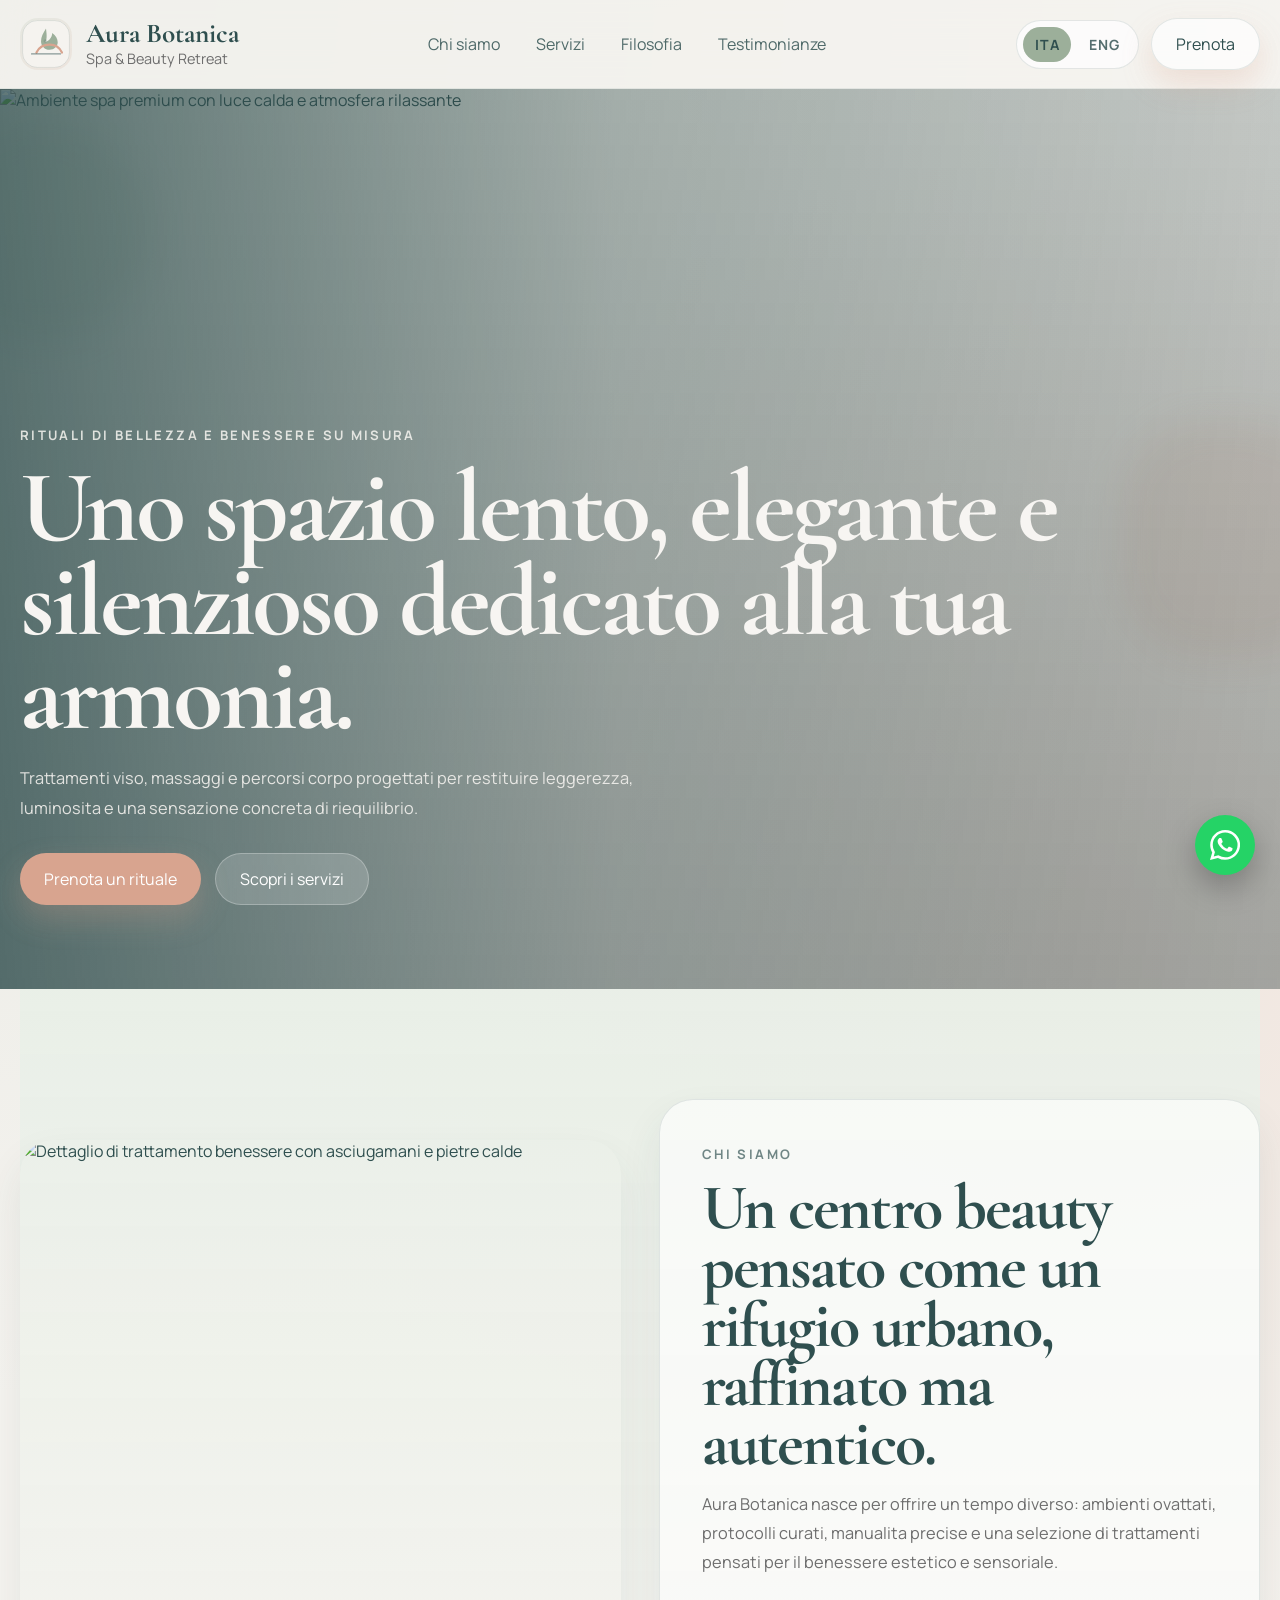
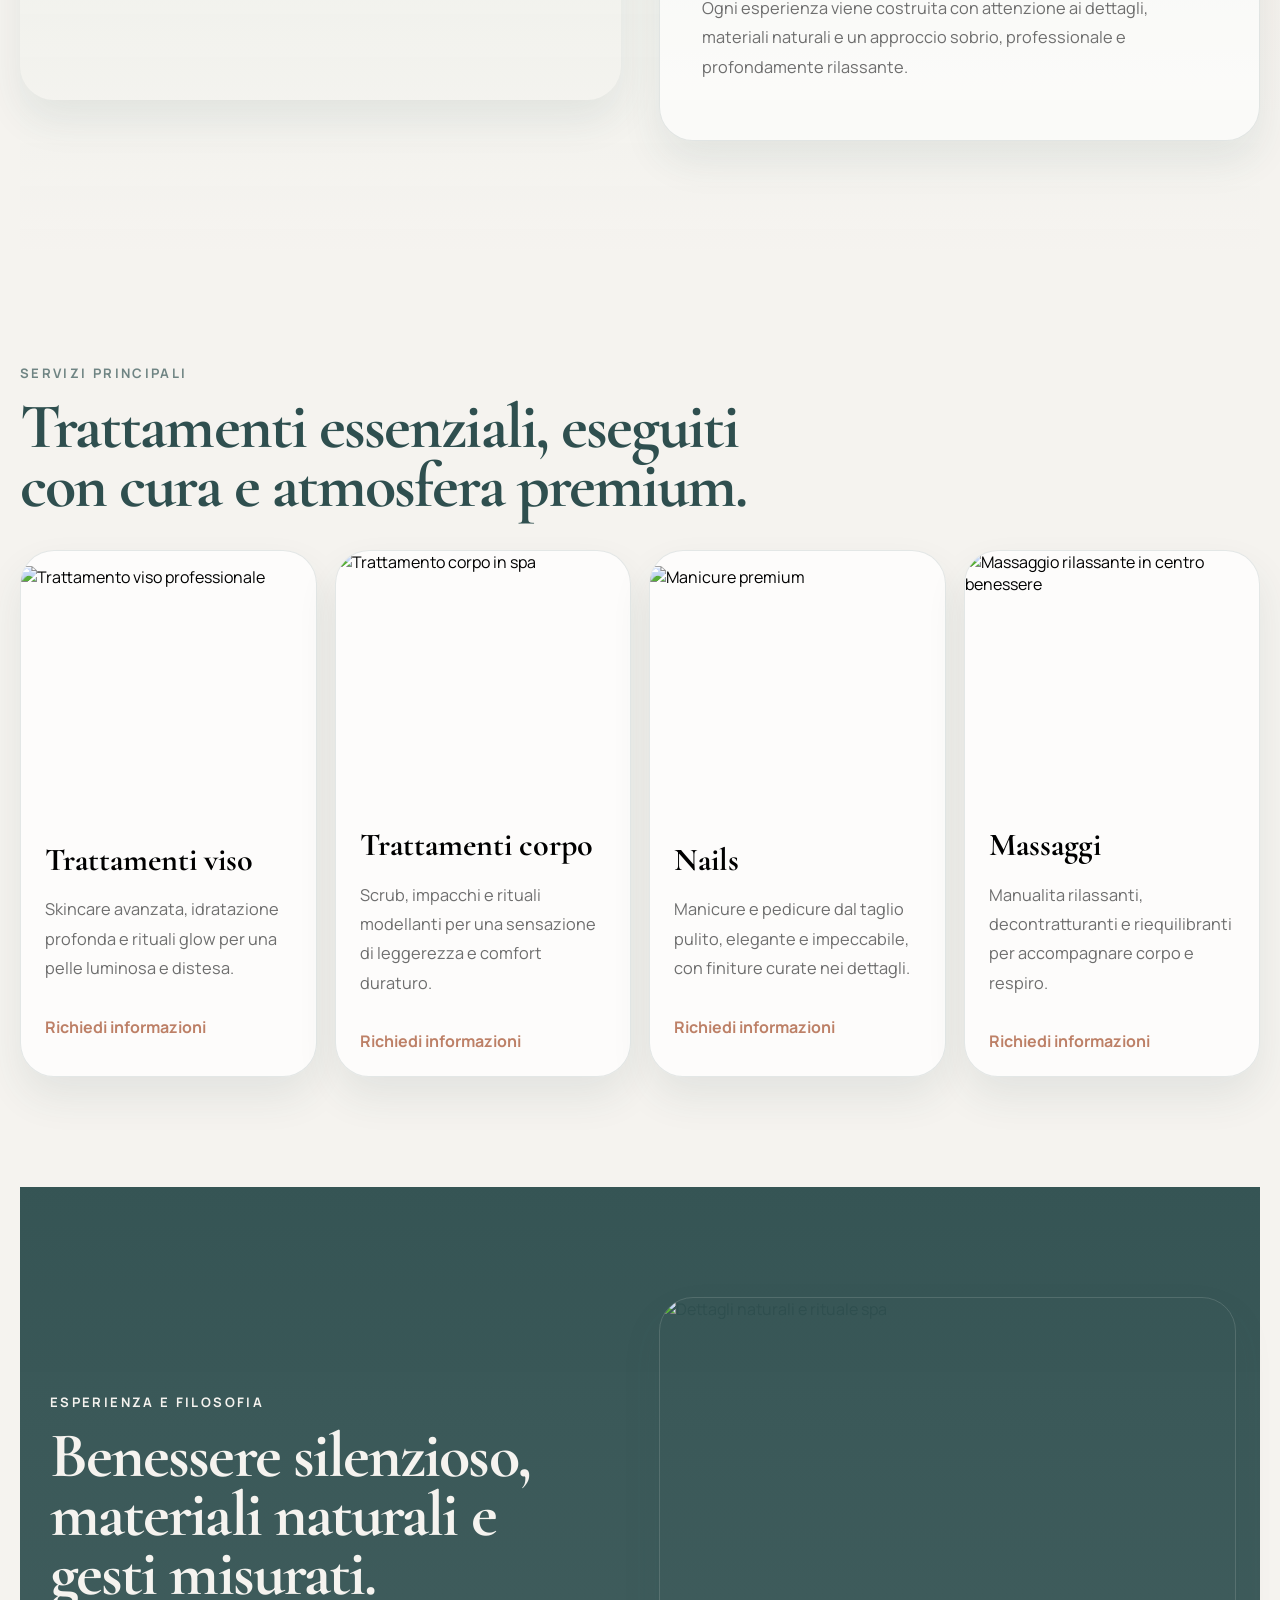
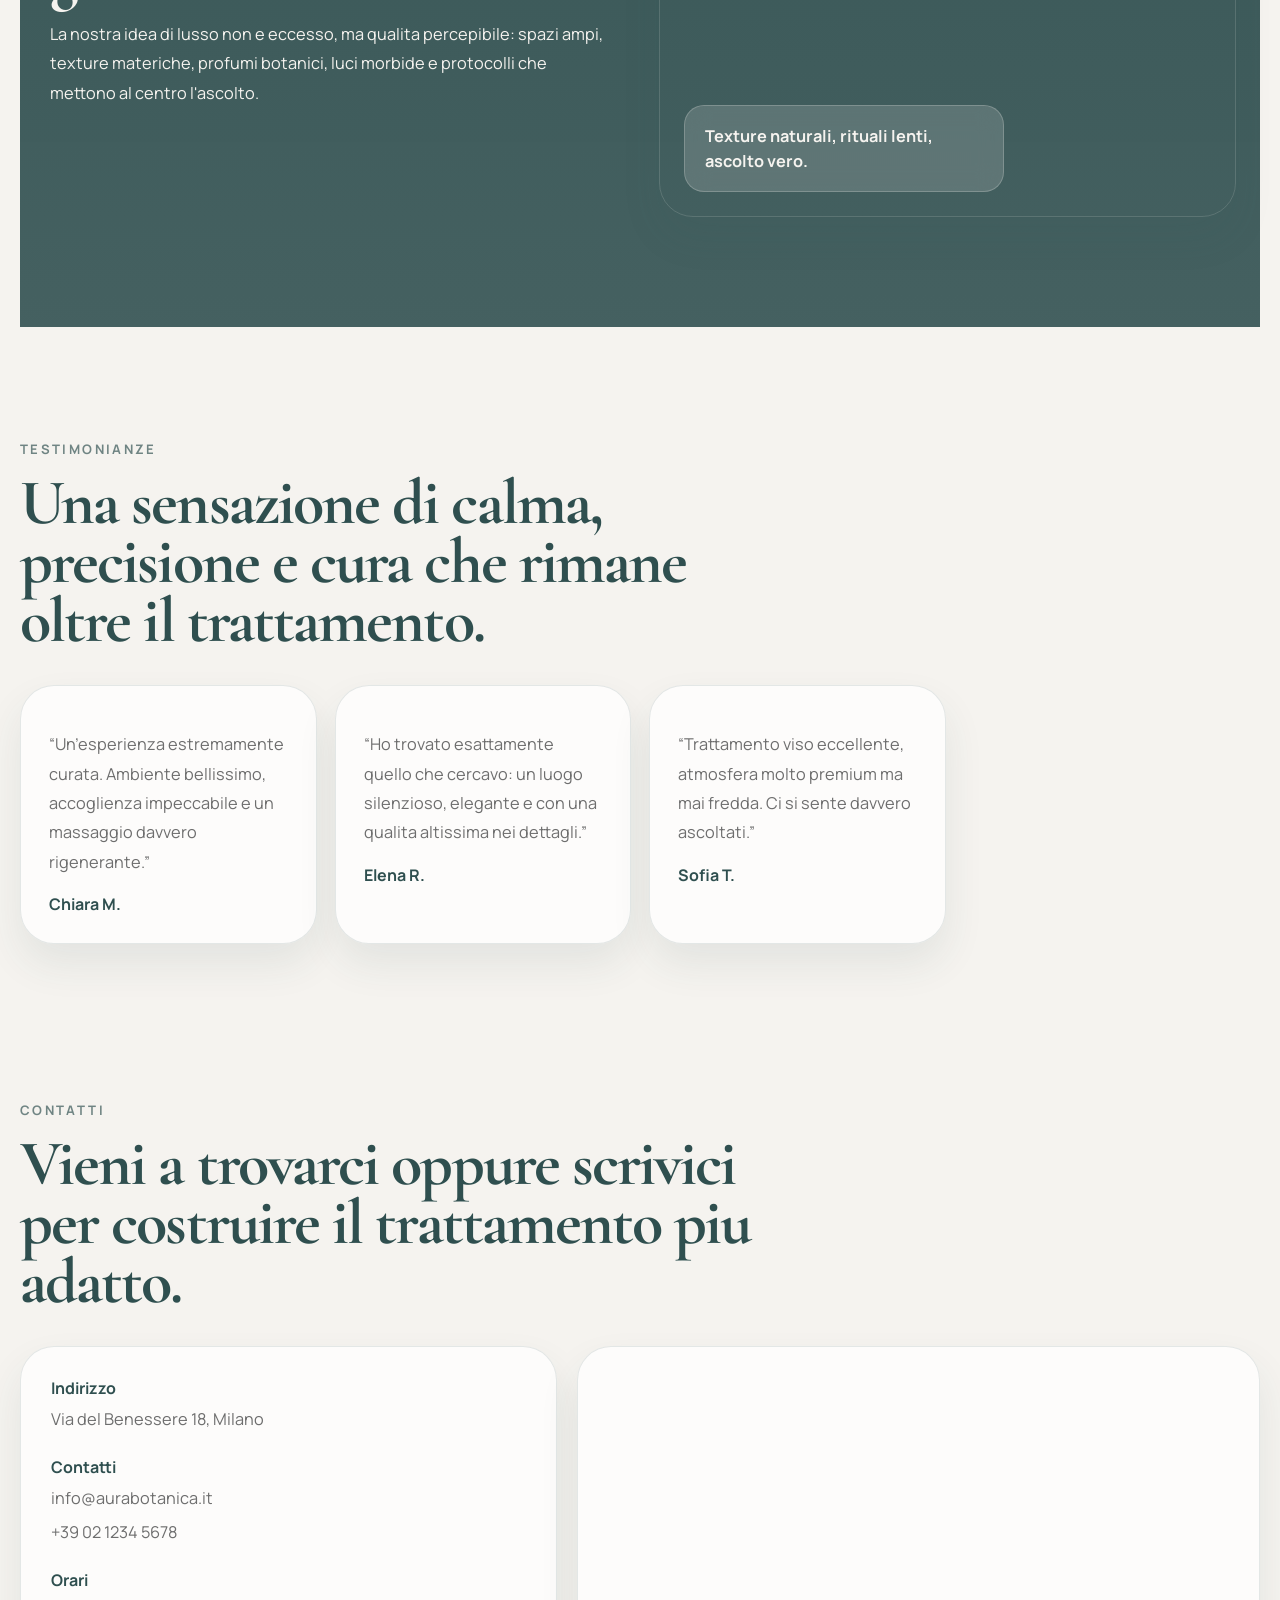
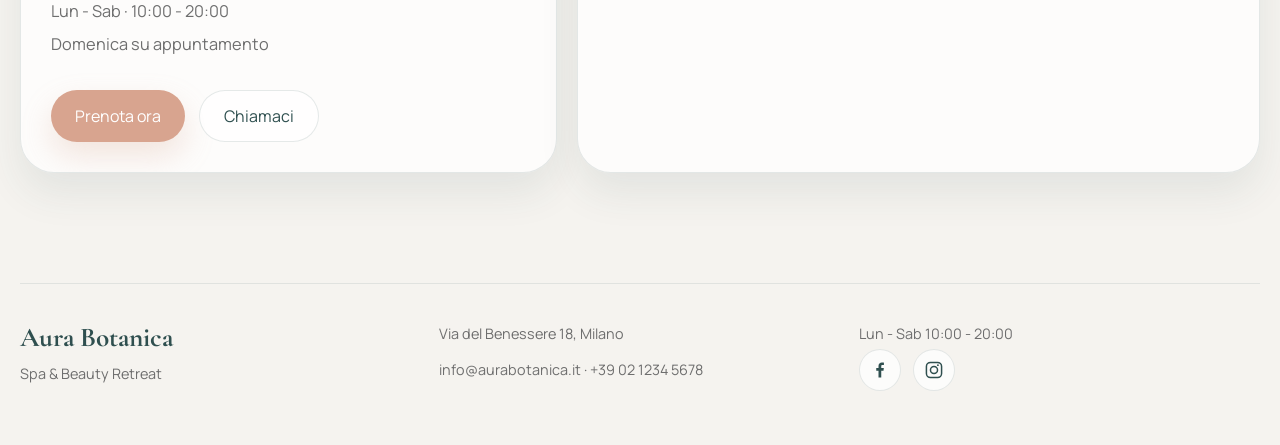
==== index.html @ 3f037875 "Initial publish: centro-spa-premium" ====
<!doctype html>
<html lang="it">
  <head>
    <meta charset="UTF-8" />
    <meta name="viewport" content="width=device-width, initial-scale=1.0" />
    <title>Aura Botanica | Spa & Beauty Retreat</title>
    <meta
      name="description"
      content="Aura Botanica e un centro beauty e spa premium con trattamenti viso, corpo, massaggi e percorsi benessere in un ambiente raffinato e rilassante."
    />
    <link rel="preconnect" href="https://fonts.googleapis.com" />
    <link rel="preconnect" href="https://fonts.gstatic.com" crossorigin />
    <link
      href="https://fonts.googleapis.com/css2?family=Cormorant+Garamond:wght@500;600;700&family=Manrope:wght@400;500;600;700&display=swap"
      rel="stylesheet"
    />
    <link rel="stylesheet" href="styles.css" />
  </head>
  <body>
    <div class="page-glow glow-left"></div>
    <div class="page-glow glow-right"></div>

    <header class="site-header">
      <div class="header-shell">
        <a class="brand" href="#top" aria-label="Aura Botanica home">
          <span class="brand-mark">
            <img src="logo-aura-botanica.svg" alt="Logo Aura Botanica" />
          </span>
          <span class="brand-copy">
            <strong>Aura Botanica</strong>
            <span>Spa & Beauty Retreat</span>
          </span>
        </a>

        <nav class="desktop-nav" aria-label="Menu principale">
          <a href="#about">Chi siamo</a>
          <a href="#services">Servizi</a>
          <a href="#philosophy">Filosofia</a>
          <a href="#reviews">Testimonianze</a>
        </nav>

        <div class="header-actions">
          <div class="lang-switch" aria-label="Selettore lingua">
            <a class="is-active" href="index.html">ITA</a>
            <a href="index-en.html">ENG</a>
          </div>
          <button class="btn btn-primary header-book" type="button" data-open-modal="true">Prenota</button>
          <button class="menu-toggle" type="button" aria-expanded="false" aria-controls="mobileNav" aria-label="Apri menu">
            <span></span><span></span><span></span>
          </button>
        </div>
      </div>

      <nav class="mobile-nav" id="mobileNav" aria-label="Menu mobile">
        <a href="#about">Chi siamo</a>
        <a href="#services">Servizi</a>
        <a href="#philosophy">Filosofia</a>
        <a href="#reviews">Testimonianze</a>
        <button class="btn btn-primary mobile-book" type="button" data-open-modal="true">Prenota</button>
      </nav>
    </header>

    <main>
      <section class="hero" id="top">
        <div class="hero-image-wrap">
          <img
            class="hero-image"
            src="https://images.unsplash.com/photo-1515377905703-c4788e51af15?auto=format&fit=crop&w=1800&q=80"
            alt="Ambiente spa premium con luce calda e atmosfera rilassante"
          />
          <div class="hero-overlay"></div>
        </div>

        <div class="hero-content reveal">
          <span class="eyebrow">Rituali di bellezza e benessere su misura</span>
          <h1>Uno spazio lento, elegante e silenzioso dedicato alla tua armonia.</h1>
          <p>
            Trattamenti viso, massaggi e percorsi corpo progettati per restituire leggerezza,
            luminosita e una sensazione concreta di riequilibrio.
          </p>
          <div class="hero-actions-row">
            <button class="btn btn-primary" type="button" data-open-modal="true">Prenota un rituale</button>
            <a class="btn btn-secondary" href="#services">Scopri i servizi</a>
          </div>
        </div>

      </section>

      <section class="section section-soft about-grid" id="about">
        <div class="about-visual reveal">
          <img
            src="https://images.unsplash.com/photo-1507652313519-d4e9174996dd?auto=format&fit=crop&w=1200&q=80"
            alt="Dettaglio di trattamento benessere con asciugamani e pietre calde"
          />
        </div>
        <div class="about-copy reveal delay-1">
          <span class="eyebrow">Chi siamo</span>
          <h2>Un centro beauty pensato come un rifugio urbano, raffinato ma autentico.</h2>
          <p>
            Aura Botanica nasce per offrire un tempo diverso: ambienti ovattati, protocolli curati,
            manualita precise e una selezione di trattamenti pensati per il benessere estetico e sensoriale.
          </p>
          <p>
            Ogni esperienza viene costruita con attenzione ai dettagli, materiali naturali e un approccio sobrio,
            professionale e profondamente rilassante.
          </p>
        </div>
      </section>

      <section class="section services-section" id="services">
        <div class="section-heading reveal">
          <span class="eyebrow">Servizi principali</span>
          <h2>Trattamenti essenziali, eseguiti con cura e atmosfera premium.</h2>
        </div>

        <div class="services-grid">
          <button class="service-card reveal" type="button" data-open-modal="true" data-treatment="Trattamenti viso">
            <div class="service-media">
              <img
                src="https://images.unsplash.com/photo-1570172619644-dfd03ed5d881?auto=format&fit=crop&w=900&q=80"
                alt="Trattamento viso professionale"
              />
            </div>
            <div class="service-copy">
              <h3>Trattamenti viso</h3>
              <p>Skincare avanzata, idratazione profonda e rituali glow per una pelle luminosa e distesa.</p>
              <span class="service-link">Richiedi informazioni</span>
            </div>
          </button>

          <button class="service-card reveal delay-1" type="button" data-open-modal="true" data-treatment="Trattamenti corpo">
            <div class="service-media">
              <img
                src="https://images.unsplash.com/photo-1544161515-4ab6ce6db874?auto=format&fit=crop&w=900&q=80"
                alt="Trattamento corpo in spa"
              />
            </div>
            <div class="service-copy">
              <h3>Trattamenti corpo</h3>
              <p>Scrub, impacchi e rituali modellanti per una sensazione di leggerezza e comfort duraturo.</p>
              <span class="service-link">Richiedi informazioni</span>
            </div>
          </button>

          <button class="service-card reveal delay-2" type="button" data-open-modal="true" data-treatment="Nails">
            <div class="service-media">
              <img
                src="https://images.unsplash.com/photo-1604654894610-df63bc536371?auto=format&fit=crop&w=900&q=80"
                alt="Manicure premium"
              />
            </div>
            <div class="service-copy">
              <h3>Nails</h3>
              <p>Manicure e pedicure dal taglio pulito, elegante e impeccabile, con finiture curate nei dettagli.</p>
              <span class="service-link">Richiedi informazioni</span>
            </div>
          </button>

          <button class="service-card reveal delay-3" type="button" data-open-modal="true" data-treatment="Massaggi">
            <div class="service-media">
              <img
                src="https://images.unsplash.com/photo-1519823551278-64ac92734fb1?auto=format&fit=crop&w=900&q=80"
                alt="Massaggio rilassante in centro benessere"
              />
            </div>
            <div class="service-copy">
              <h3>Massaggi</h3>
              <p>Manualita rilassanti, decontratturanti e riequilibranti per accompagnare corpo e respiro.</p>
              <span class="service-link">Richiedi informazioni</span>
            </div>
          </button>
        </div>
      </section>

      <section class="section section-dark philosophy-grid" id="philosophy">
        <div class="philosophy-copy reveal">
          <span class="eyebrow">Esperienza e filosofia</span>
          <h2>Benessere silenzioso, materiali naturali e gesti misurati.</h2>
          <p>
            La nostra idea di lusso non e eccesso, ma qualita percepibile: spazi ampi, texture materiche,
            profumi botanici, luci morbide e protocolli che mettono al centro l'ascolto.
          </p>
        </div>

        <div class="philosophy-visual reveal delay-1">
          <img class="philosophy-slide is-active" src="https://images.unsplash.com/photo-1507652313519-d4e9174996dd?auto=format&fit=crop&w=1200&q=80" alt="Dettagli naturali e rituale spa" />
          <img class="philosophy-slide" src="https://images.unsplash.com/photo-1540555700478-4be289fbecef?auto=format&fit=crop&w=1200&q=80" alt="Interno wellness con piscina e luce soffusa" />
          <img class="philosophy-slide" src="https://images.unsplash.com/photo-1519823551278-64ac92734fb1?auto=format&fit=crop&w=1200&q=80" alt="Massaggio rilassante premium" />
          <div class="philosophy-badge">
            <strong>Texture naturali, rituali lenti, ascolto vero.</strong>
          </div>
        </div>
      </section>

      <section class="section testimonials-section" id="reviews">
        <div class="section-heading reveal">
          <span class="eyebrow">Testimonianze</span>
          <h2>Una sensazione di calma, precisione e cura che rimane oltre il trattamento.</h2>
        </div>

        <div class="testimonials-grid">
          <article class="testimonial-card reveal">
            <p>
              “Un’esperienza estremamente curata. Ambiente bellissimo, accoglienza impeccabile e un massaggio davvero rigenerante.”
            </p>
            <strong>Chiara M.</strong>
          </article>
          <article class="testimonial-card reveal delay-1">
            <p>
              “Ho trovato esattamente quello che cercavo: un luogo silenzioso, elegante e con una qualita altissima nei dettagli.”
            </p>
            <strong>Elena R.</strong>
          </article>
          <article class="testimonial-card reveal delay-2">
            <p>
              “Trattamento viso eccellente, atmosfera molto premium ma mai fredda. Ci si sente davvero ascoltati.”
            </p>
            <strong>Sofia T.</strong>
          </article>
        </div>
      </section>

      <section class="section contact-section" id="booking">
        <div class="section-heading reveal">
          <span class="eyebrow">Contatti</span>
          <h2>Vieni a trovarci oppure scrivici per costruire il trattamento piu adatto.</h2>
        </div>
        <div class="contact-grid">
          <div class="contact-card reveal">
            <div class="contact-item">
              <strong>Indirizzo</strong>
              <p>Via del Benessere 18, Milano</p>
            </div>
            <div class="contact-item">
              <strong>Contatti</strong>
              <p>info@aurabotanica.it</p>
              <p>+39 02 1234 5678</p>
            </div>
            <div class="contact-item">
              <strong>Orari</strong>
              <p>Lun - Sab · 10:00 - 20:00</p>
              <p>Domenica su appuntamento</p>
            </div>
            <div class="booking-actions">
              <button class="btn btn-primary" type="button" data-open-modal="true">Prenota ora</button>
              <a class="btn btn-secondary" href="tel:+390212345678">Chiamaci</a>
            </div>
          </div>
          <div class="map-card reveal delay-1">
            <iframe
              title="Mappa Aura Botanica"
              src="https://www.google.com/maps?q=Milano%20Duomo&z=13&output=embed"
              loading="lazy"
              referrerpolicy="no-referrer-when-downgrade"
            ></iframe>
          </div>
        </div>
      </section>
    </main>

    <footer class="site-footer">
      <div>
        <strong>Aura Botanica</strong>
        <span>Spa & Beauty Retreat</span>
      </div>
      <div>
        <span>Via del Benessere 18, Milano</span>
        <span>info@aurabotanica.it · +39 02 1234 5678</span>
      </div>
      <div>
        <span>Lun - Sab 10:00 - 20:00</span>
        <div class="social-links" aria-label="Social Aura Botanica">
          <a href="https://facebook.com/aurabotanicaspa" target="_blank" rel="noopener noreferrer" aria-label="Facebook Aura Botanica">
            <svg viewBox="0 0 24 24" aria-hidden="true">
              <path d="M13.5 21v-8.1h2.7l.4-3.2h-3.1V7.65c0-.93.26-1.56 1.59-1.56H16.7V3.23c-.29-.04-1.28-.13-2.43-.13-2.41 0-4.06 1.47-4.06 4.17v2.34H7.5v3.2h2.71V21h3.29Z"/>
            </svg>
          </a>
          <a href="https://instagram.com/aurabotanicaspa" target="_blank" rel="noopener noreferrer" aria-label="Instagram Aura Botanica">
            <svg viewBox="0 0 24 24" aria-hidden="true">
              <path d="M7.75 2h8.5A5.76 5.76 0 0 1 22 7.75v8.5A5.76 5.76 0 0 1 16.25 22h-8.5A5.76 5.76 0 0 1 2 16.25v-8.5A5.76 5.76 0 0 1 7.75 2Zm0 1.8A3.95 3.95 0 0 0 3.8 7.75v8.5a3.95 3.95 0 0 0 3.95 3.95h8.5a3.95 3.95 0 0 0 3.95-3.95v-8.5a3.95 3.95 0 0 0-3.95-3.95h-8.5Zm8.95 1.35a1.08 1.08 0 1 1 0 2.16 1.08 1.08 0 0 1 0-2.16ZM12 6.85A5.15 5.15 0 1 1 6.85 12 5.15 5.15 0 0 1 12 6.85Zm0 1.8A3.35 3.35 0 1 0 15.35 12 3.35 3.35 0 0 0 12 8.65Z"/>
            </svg>
          </a>
        </div>
      </div>
    </footer>

    <a class="whatsapp-float" href="https://wa.me/390212345678?text=Buongiorno%2C%20vorrei%20prenotare%20un%20trattamento%20spa." target="_blank" rel="noopener noreferrer" aria-label="Contatta Aura Botanica su WhatsApp">
      <svg viewBox="0 0 24 24" aria-hidden="true">
        <path d="M20.52 3.48A11.8 11.8 0 0 0 12.12 0C5.53 0 .17 5.36.17 11.95c0 2.1.55 4.14 1.6 5.95L0 24l6.3-1.65a11.88 11.88 0 0 0 5.82 1.49h.01c6.58 0 11.95-5.36 11.95-11.95 0-3.19-1.24-6.18-3.56-8.41Zm-8.4 18.34h-.01a9.92 9.92 0 0 1-5.05-1.38l-.36-.21-3.74.98 1-3.65-.24-.38a9.87 9.87 0 0 1-1.52-5.23c0-5.48 4.45-9.93 9.93-9.93 2.65 0 5.14 1.03 7.01 2.92a9.86 9.86 0 0 1 2.9 7.02c0 5.48-4.45 9.93-9.92 9.93Zm5.45-7.44c-.3-.15-1.77-.88-2.04-.98-.27-.1-.46-.15-.66.15-.2.3-.76.98-.94 1.18-.17.2-.35.22-.65.08-.3-.15-1.27-.47-2.41-1.51-.89-.79-1.49-1.77-1.67-2.07-.17-.3-.02-.46.13-.61.14-.14.3-.35.45-.52.15-.17.2-.3.3-.5.1-.2.05-.38-.02-.53-.08-.15-.66-1.6-.91-2.19-.24-.58-.49-.5-.66-.5h-.56c-.2 0-.53.08-.8.38-.27.3-1.03 1-1.03 2.43 0 1.43 1.05 2.82 1.19 3.01.15.2 2.06 3.15 5 4.41.7.3 1.25.48 1.67.62.7.22 1.33.19 1.83.12.56-.08 1.77-.72 2.02-1.42.25-.7.25-1.3.17-1.42-.07-.13-.27-.2-.57-.35Z"/>
      </svg>
    </a>

    <div class="modal" id="bookingModal" aria-hidden="true">
      <div class="modal-backdrop" data-close-modal="true"></div>
      <div class="modal-dialog" role="dialog" aria-modal="true" aria-labelledby="bookingModalTitle">
        <button class="modal-close" type="button" aria-label="Chiudi" data-close-modal="true">×</button>
        <span class="eyebrow">Prenotazione</span>
        <h2 id="bookingModalTitle">Richiedi il tuo trattamento</h2>
        <p class="modal-copy">
          Lascia i tuoi dati e scegli il rituale che desideri approfondire. Ti ricontatteremo per conferma e disponibilita.
        </p>

        <form class="booking-form" id="bookingForm" novalidate>
          <input id="selectedTreatment" name="selectedTreatment" type="hidden" />
          <div class="form-grid">
            <div>
              <label for="bookingName">Nome e cognome</label>
              <input id="bookingName" name="name" type="text" required />
            </div>
            <div>
              <label for="bookingEmail">Email</label>
              <input id="bookingEmail" name="email" type="email" required />
            </div>
            <div>
              <label for="bookingTreatment">Trattamento</label>
              <select id="bookingTreatment" name="treatment" required>
                <option value="">Seleziona</option>
                <option>Trattamenti viso</option>
                <option>Trattamenti corpo</option>
                <option>Nails</option>
                <option>Massaggi</option>
                <option>Percorso signature</option>
              </select>
            </div>
            <div>
              <label for="bookingWhen">Preferenza giorno/orario</label>
              <input id="bookingWhen" name="when" type="text" placeholder="Es. venerdi pomeriggio" />
            </div>
          </div>
          <div>
            <label for="bookingMessage">Messaggio</label>
            <textarea id="bookingMessage" name="message" placeholder="Indicazioni utili, esigenze specifiche, tipo di esperienza desiderata" required></textarea>
          </div>
          <button class="btn btn-primary" type="submit">Invia richiesta</button>
          <p class="form-status" id="bookingFormStatus" aria-live="polite"></p>
        </form>
      </div>
    </div>

    <script src="script.js"></script>
  </body>
</html>
---- styles.css ----
:root {
  --sage: #9caf9a;
  --deep-teal: #2f4f4f;
  --cream: #f5f3ef;
  --terracotta: #d8a48f;
  --terracotta-dark: #bd8067;
  --warm-gray: #6e6e6e;
  --sage-mist: #e8efe7;
  --line: rgba(47, 79, 79, 0.12);
  --shadow: 0 20px 40px rgba(47, 79, 79, 0.09);
  --radius-xl: 34px;
  --radius-lg: 24px;
  --radius-md: 18px;
}

* {
  box-sizing: border-box;
}

html {
  scroll-behavior: smooth;
}

body {
  margin: 0;
  font-family: "Manrope", sans-serif;
  background:
    radial-gradient(circle at top left, rgba(156, 175, 154, 0.2), transparent 26%),
    radial-gradient(circle at 85% 18%, rgba(216, 164, 143, 0.18), transparent 18%),
    var(--cream);
  color: var(--deep-teal);
}

img {
  display: block;
  width: 100%;
}

a {
  color: inherit;
  text-decoration: none;
}

button,
a,
input,
textarea,
select {
  font: inherit;
}

.page-glow {
  position: fixed;
  z-index: 0;
  pointer-events: none;
  filter: blur(18px);
  opacity: 0.55;
}

.glow-left {
  top: 120px;
  left: -70px;
  width: 220px;
  height: 220px;
  border-radius: 50%;
  background: rgba(156, 175, 154, 0.34);
}

.glow-right {
  top: 420px;
  right: -80px;
  width: 240px;
  height: 240px;
  border-radius: 42% 58% 57% 43%;
  background: rgba(216, 164, 143, 0.28);
}

.site-header {
  position: sticky;
  top: 0;
  z-index: 30;
  backdrop-filter: blur(16px);
  background: rgba(245, 243, 239, 0.76);
  border-bottom: 1px solid rgba(47, 79, 79, 0.08);
}

.header-shell,
.section,
.site-footer {
  width: min(1240px, calc(100% - 40px));
  margin: 0 auto;
}

.header-shell {
  display: flex;
  align-items: center;
  justify-content: space-between;
  gap: 20px;
  padding: 18px 0;
}

.brand {
  display: flex;
  align-items: center;
  gap: 14px;
}

.brand-mark {
  width: 52px;
  height: 52px;
  border-radius: 18px;
  display: grid;
  place-items: center;
  overflow: hidden;
  background: linear-gradient(145deg, rgba(156, 175, 154, 0.14), rgba(216, 164, 143, 0.16));
}

.brand-mark img {
  width: 100%;
  height: 100%;
  object-fit: cover;
}

.brand-copy {
  display: grid;
  gap: 2px;
}

.brand-copy strong,
.site-footer strong {
  font-family: "Cormorant Garamond", serif;
  font-size: 1.7rem;
  line-height: 1;
}

.brand-copy span,
.site-footer span {
  color: var(--warm-gray);
  font-size: 0.9rem;
}

.desktop-nav {
  display: flex;
  align-items: center;
  gap: 8px;
}

.desktop-nav a {
  padding: 10px 14px;
  border-radius: 999px;
  color: rgba(47, 79, 79, 0.84);
  transition: background 0.25s ease, color 0.25s ease;
}

.desktop-nav a:hover {
  background: rgba(156, 175, 154, 0.18);
}

.header-actions {
  display: flex;
  align-items: center;
  gap: 12px;
}

.lang-switch {
  display: inline-flex;
  align-items: center;
  gap: 6px;
  padding: 6px;
  border-radius: 999px;
  border: 1px solid var(--line);
  background: rgba(255, 255, 255, 0.68);
}

.lang-switch a {
  padding: 8px 12px;
  border-radius: 999px;
  color: rgba(47, 79, 79, 0.82);
  font-size: 0.88rem;
  font-weight: 700;
  letter-spacing: 0.06em;
}

.lang-switch a.is-active {
  background: var(--sage);
  color: var(--deep-teal);
}

.menu-toggle {
  display: none;
  width: 48px;
  height: 48px;
  border-radius: 16px;
  border: 1px solid var(--line);
  background: rgba(255, 255, 255, 0.6);
  cursor: pointer;
  flex-direction: column;
  align-items: center;
  justify-content: center;
  gap: 4px;
}

.menu-toggle span {
  width: 20px;
  height: 2px;
  border-radius: 999px;
  background: var(--deep-teal);
}

.mobile-nav {
  display: none;
  width: min(1240px, calc(100% - 40px));
  margin: 0 auto;
  padding: 0 0 18px;
}

.mobile-nav a,
.mobile-nav button {
  display: block;
  width: 100%;
  margin-top: 10px;
  padding: 14px 16px;
  border: 1px solid var(--line);
  border-radius: 18px;
  background: rgba(255, 255, 255, 0.65);
}

.mobile-book {
  justify-content: center;
}

.hero {
  position: relative;
  min-height: 100vh;
  display: grid;
  align-items: end;
  overflow: hidden;
}

.hero-image-wrap,
.hero-image,
.hero-overlay {
  position: absolute;
  inset: 0;
}

.hero-image {
  object-fit: cover;
}

.hero-overlay {
  background:
    linear-gradient(90deg, rgba(47, 79, 79, 0.72) 0%, rgba(47, 79, 79, 0.28) 48%, rgba(47, 79, 79, 0.12) 100%),
    linear-gradient(180deg, rgba(19, 29, 29, 0.12), rgba(19, 29, 29, 0.28));
}

.hero-content,
.hero-card {
  position: relative;
  z-index: 1;
}

.hero-content {
  width: min(1240px, calc(100% - 40px));
  margin: 0 auto;
  padding: 180px 0 84px;
  color: #f7f5f2;
  max-width: 1240px;
}

.eyebrow {
  display: inline-block;
  margin-bottom: 16px;
  color: rgba(245, 243, 239, 0.86);
  font-size: 0.82rem;
  letter-spacing: 0.18em;
  text-transform: uppercase;
  font-weight: 700;
}

.section .eyebrow,
.site-footer .eyebrow,
.about-copy .eyebrow,
.section-heading .eyebrow,
.booking-card .eyebrow,
.philosophy-copy .eyebrow {
  color: rgba(47, 79, 79, 0.68);
}

.hero h1,
.section h2,
.booking-card h2 {
  margin: 0;
  font-family: "Cormorant Garamond", serif;
  font-size: clamp(3.8rem, 8vw, 6.7rem);
  line-height: 0.92;
  letter-spacing: -0.03em;
}

.section h2,
.booking-card h2 {
  color: var(--deep-teal);
  font-size: clamp(2.8rem, 5vw, 4.4rem);
}

.hero p,
.section p,
.point-card p,
.testimonial-card p,
.booking-card p {
  color: rgba(245, 243, 239, 0.88);
  font-size: 1.02rem;
  line-height: 1.8;
}

.section p,
.point-card p,
.testimonial-card p,
.booking-card p,
.service-copy p,
.about-copy p {
  color: var(--warm-gray);
}

.hero-content p {
  max-width: 620px;
  margin: 22px 0 0;
}

.hero-actions-row,
.booking-actions {
  display: flex;
  gap: 14px;
  flex-wrap: wrap;
  margin-top: 30px;
}

.btn {
  display: inline-flex;
  align-items: center;
  justify-content: center;
  padding: 14px 24px;
  border-radius: 999px;
  border: 0;
  cursor: pointer;
  transition: transform 0.25s ease, background 0.25s ease, box-shadow 0.25s ease;
}

.btn:hover {
  transform: translateY(-2px);
}

.btn-primary {
  background: var(--terracotta);
  color: white;
  box-shadow: 0 14px 30px rgba(216, 164, 143, 0.28);
}

.btn-primary:hover {
  background: var(--terracotta-dark);
}

.btn-secondary {
  background: rgba(255, 255, 255, 0.16);
  color: #fff;
  border: 1px solid rgba(255, 255, 255, 0.26);
}

.section .btn-secondary,
.booking-card .btn-secondary,
.header-book {
  background: rgba(255, 255, 255, 0.7);
  color: var(--deep-teal);
  border: 1px solid rgba(47, 79, 79, 0.12);
}

.hero-card {
  width: min(1240px, calc(100% - 40px));
  margin: 0 auto 48px;
  display: flex;
  flex-direction: column;
  gap: 10px;
  max-width: 360px;
  margin-left: auto;
  padding: 24px;
  border-radius: var(--radius-xl);
  background: rgba(245, 243, 239, 0.18);
  backdrop-filter: blur(12px);
  border: 1px solid rgba(245, 243, 239, 0.24);
  color: #fff;
}

.hero-card small {
  text-transform: uppercase;
  letter-spacing: 0.16em;
  opacity: 0.86;
}

.hero-card strong {
  font-family: "Cormorant Garamond", serif;
  font-size: 2rem;
  line-height: 1;
}

.hero-card p {
  margin: 0;
  font-size: 0.95rem;
}

.section {
  position: relative;
  z-index: 1;
  padding: 110px 0;
}

.section-soft {
  background: linear-gradient(180deg, rgba(232, 239, 231, 0.9), rgba(245, 243, 239, 0.98));
}

.about-grid,
.philosophy-grid {
  display: grid;
  grid-template-columns: 1fr 1fr;
  gap: 38px;
  align-items: center;
}

.about-visual,
.service-card,
.testimonial-card,
.booking-card,
.gallery-card,
.philosophy-visual,
.about-copy,
.contact-card,
.map-card,
.modal-dialog {
  border-radius: var(--radius-xl);
  box-shadow: var(--shadow);
}

.about-visual {
  overflow: hidden;
  min-height: 560px;
}

.about-visual img,
.service-media img,
.gallery-card img {
  height: 100%;
  object-fit: cover;
}

.about-copy {
  padding: 42px;
  background: rgba(255, 255, 255, 0.6);
  border: 1px solid var(--line);
}

.section-heading {
  max-width: 760px;
  margin-bottom: 34px;
}

.services-grid,
.testimonials-grid {
  display: grid;
  grid-template-columns: repeat(4, minmax(0, 1fr));
  gap: 18px;
}

.service-card {
  appearance: none;
  overflow: hidden;
  background: rgba(255, 255, 255, 0.74);
  border: 1px solid var(--line);
  padding: 0;
  text-align: left;
  transition: transform 0.3s ease, box-shadow 0.3s ease;
}

.service-card:hover,
.service-card:focus-visible {
  transform: translateY(-8px) rotate(-0.8deg);
  box-shadow: 0 24px 44px rgba(47, 79, 79, 0.12);
}

.service-media {
  height: 250px;
  overflow: hidden;
}

.service-media img {
  transition: transform 0.45s ease, filter 0.45s ease;
}

.service-card:hover .service-media img,
.service-card:focus-visible .service-media img {
  transform: scale(1.06);
  filter: saturate(1.04);
}

.service-copy {
  padding: 24px;
}

.service-copy h3 {
  margin: 0 0 10px;
  font-family: "Cormorant Garamond", serif;
  font-size: 2rem;
}

.service-link {
  display: inline-flex;
  margin-top: 16px;
  color: var(--terracotta-dark);
  font-weight: 700;
}

.section-dark {
  background: linear-gradient(180deg, rgba(47, 79, 79, 0.97), rgba(61, 90, 90, 0.96));
}

.section-dark h2,
.section-dark p,
.section-dark .eyebrow,
.section-dark strong {
  color: #f5f3ef;
}

.philosophy-copy {
  padding: 18px 18px 18px 30px;
}

.philosophy-visual {
  position: relative;
  min-height: 520px;
  overflow: hidden;
  margin-right: 24px;
  border: 1px solid rgba(245, 243, 239, 0.14);
}

.philosophy-slide {
  position: absolute;
  inset: 0;
  width: 100%;
  height: 100%;
  object-fit: cover;
  opacity: 0;
  transform: scale(1.04);
  transition: opacity 1s ease, transform 1.6s ease;
}

.philosophy-slide.is-active {
  opacity: 1;
  transform: scale(1);
}

.philosophy-badge {
  position: absolute;
  left: 24px;
  bottom: 24px;
  max-width: 320px;
  padding: 18px 20px;
  border-radius: 20px;
  background: rgba(245, 243, 239, 0.16);
  border: 1px solid rgba(245, 243, 239, 0.22);
  backdrop-filter: blur(12px);
}

.philosophy-badge strong {
  color: #f5f3ef;
  font-size: 1.02rem;
  line-height: 1.5;
}

.testimonial-card {
  padding: 28px;
  background: rgba(255, 255, 255, 0.74);
  border: 1px solid var(--line);
}

.testimonial-card strong {
  display: block;
  margin-top: 16px;
  color: var(--deep-teal);
}

.booking-card {
  display: flex;
  justify-content: space-between;
  gap: 30px;
  align-items: center;
  padding: 42px;
  background: linear-gradient(135deg, rgba(232, 239, 231, 0.95), rgba(245, 243, 239, 0.96));
  border: 1px solid var(--line);
}

.contact-section {
  padding-top: 44px;
}

.contact-grid {
  display: grid;
  grid-template-columns: 0.88fr 1.12fr;
  gap: 20px;
}

.contact-card,
.map-card {
  overflow: hidden;
  background: rgba(255, 255, 255, 0.74);
  border: 1px solid var(--line);
}

.contact-card {
  padding: 30px;
}

.contact-item + .contact-item {
  margin-top: 22px;
}

.contact-item strong {
  display: block;
  margin-bottom: 6px;
  font-size: 1rem;
}

.contact-item p {
  margin: 4px 0 0;
}

.map-card iframe {
  width: 100%;
  min-height: 100%;
  height: 100%;
  border: 0;
}

.modal {
  position: fixed;
  inset: 0;
  z-index: 60;
  display: none;
}

.modal.is-open {
  display: block;
}

.modal-backdrop {
  position: absolute;
  inset: 0;
  background: rgba(24, 36, 36, 0.48);
}

.modal-dialog {
  position: relative;
  width: min(760px, calc(100% - 24px));
  margin: 52px auto;
  padding: 28px;
  background: rgba(245, 243, 239, 0.98);
  border: 1px solid var(--line);
}

.modal-close {
  position: absolute;
  top: 18px;
  right: 18px;
  width: 42px;
  height: 42px;
  border-radius: 999px;
  border: 1px solid var(--line);
  background: rgba(255, 255, 255, 0.76);
  color: var(--deep-teal);
  cursor: pointer;
  font-size: 1.6rem;
  line-height: 1;
}

.modal-copy {
  max-width: 580px;
  color: var(--warm-gray);
  line-height: 1.8;
}

.booking-form {
  margin-top: 18px;
}

.form-grid {
  display: grid;
  grid-template-columns: repeat(2, minmax(0, 1fr));
  gap: 14px;
  margin-bottom: 14px;
}

.booking-form label {
  display: block;
  margin-bottom: 6px;
  font-weight: 700;
  font-size: 0.92rem;
}

.booking-form input,
.booking-form textarea,
.booking-form select {
  width: 100%;
  padding: 14px 15px;
  border-radius: 16px;
  border: 1px solid rgba(47, 79, 79, 0.14);
  background: rgba(255, 255, 255, 0.86);
  color: var(--deep-teal);
}

.booking-form textarea {
  min-height: 140px;
  resize: vertical;
}

.form-status {
  min-height: 1.4em;
  margin: 14px 0 0;
  color: var(--terracotta-dark);
}

.site-footer {
  display: grid;
  grid-template-columns: repeat(3, minmax(0, 1fr));
  gap: 18px;
  padding: 40px 0 54px;
  border-top: 1px solid rgba(47, 79, 79, 0.1);
}

.site-footer > div {
  display: grid;
  gap: 6px;
}

.social-links {
  display: flex;
  align-items: center;
  gap: 12px;
}

.social-links a {
  width: 42px;
  height: 42px;
  border-radius: 999px;
  display: inline-flex;
  align-items: center;
  justify-content: center;
  color: var(--deep-teal);
  background: rgba(255, 255, 255, 0.72);
  border: 1px solid var(--line);
  transition: transform 0.25s ease, background 0.25s ease;
}

.social-links a:hover {
  transform: translateY(-2px);
  background: rgba(156, 175, 154, 0.22);
}

.social-links svg {
  width: 20px;
  height: 20px;
  fill: currentColor;
}

.whatsapp-float {
  position: fixed;
  bottom: 25px;
  right: 25px;
  width: 60px;
  height: 60px;
  background: #25d366;
  border-radius: 50%;
  display: flex;
  align-items: center;
  justify-content: center;
  box-shadow: 0 12px 30px rgba(0, 0, 0, 0.25);
  z-index: 1000;
  transition: transform 0.3s ease;
  animation: whatsappPulse 2s infinite;
}

.whatsapp-float svg {
  width: 30px;
  height: 30px;
  fill: white;
}

.whatsapp-float:hover,
.whatsapp-float:focus-visible {
  transform: scale(1.1);
}

@keyframes whatsappPulse {
  0% {
    box-shadow: 0 0 0 0 rgba(37, 211, 102, 0.6);
  }
  70% {
    box-shadow: 0 0 0 18px rgba(37, 211, 102, 0);
  }
  100% {
    box-shadow: 0 0 0 0 rgba(37, 211, 102, 0);
  }
}

.reveal {
  opacity: 0;
  transform: translateY(36px);
  transition: opacity 0.8s ease, transform 0.8s ease;
}

.reveal.is-visible {
  opacity: 1;
  transform: translateY(0);
}

.delay-1 {
  transition-delay: 0.08s;
}

.delay-2 {
  transition-delay: 0.16s;
}

.delay-3 {
  transition-delay: 0.24s;
}

@media (max-width: 1080px) {
  .desktop-nav,
  .header-book {
    display: none;
  }

  .menu-toggle {
    display: inline-flex;
  }

  .site-header.is-open .mobile-nav {
    display: block;
  }

  .about-grid,
  .philosophy-grid,
  .booking-card,
  .services-grid,
  .testimonials-grid,
  .site-footer,
  .contact-grid {
    grid-template-columns: 1fr 1fr;
  }

  .services-grid,
  .testimonials-grid {
    grid-template-columns: repeat(2, minmax(0, 1fr));
  }

  .hero-card {
    margin-left: 20px;
    margin-right: 20px;
  }
}

@media (max-width: 720px) {
  .header-shell,
  .section,
  .site-footer,
  .mobile-nav,
  .hero-content,
  .hero-card {
    width: min(100%, calc(100% - 22px));
  }

  .header-shell {
    padding: 14px 0;
  }

  .brand-mark {
    width: 46px;
    height: 46px;
  }

  .brand-copy strong {
    font-size: 1.45rem;
  }

  .hero {
    min-height: 92vh;
  }

  .hero-content {
    padding: 150px 0 34px;
  }

  .hero h1,
  .section h2,
  .booking-card h2 {
    font-size: clamp(2.8rem, 13vw, 4rem);
  }

  .section {
    padding: 82px 0;
  }

  .about-grid,
  .philosophy-grid,
  .services-grid,
  .testimonials-grid,
  .site-footer,
  .booking-card,
  .contact-grid,
  .form-grid {
    grid-template-columns: 1fr;
  }

  .about-copy,
  .booking-card,
  .contact-card,
  .modal-dialog,
  .service-copy {
    padding: 24px;
  }

  .about-visual {
    min-height: 340px;
  }

  .service-media {
    height: 220px;
  }

  .hero-card {
    margin: 0 auto 26px;
    max-width: none;
  }

  .philosophy-visual {
    min-height: 340px;
    margin-right: 0;
  }

  .map-card iframe {
    min-height: 320px;
  }

  .whatsapp-float {
    right: 16px;
    bottom: 16px;
  }
}
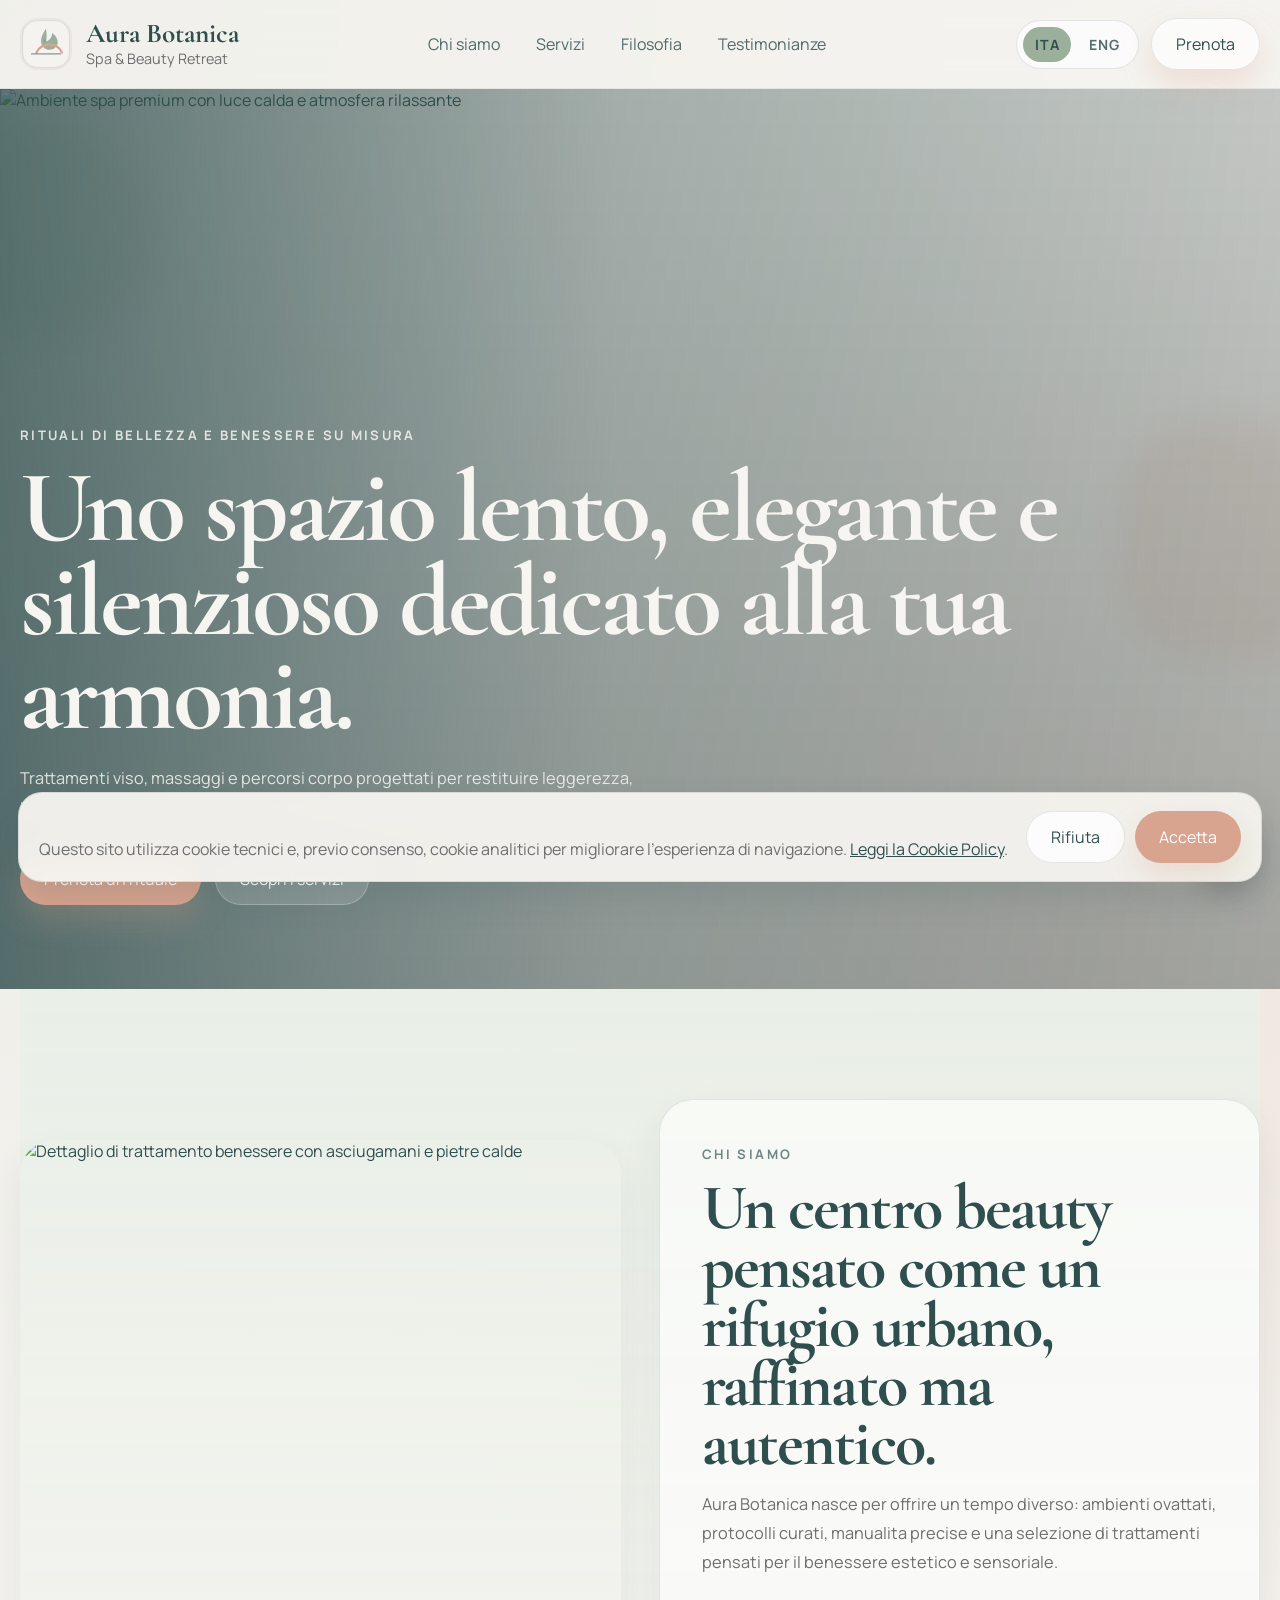
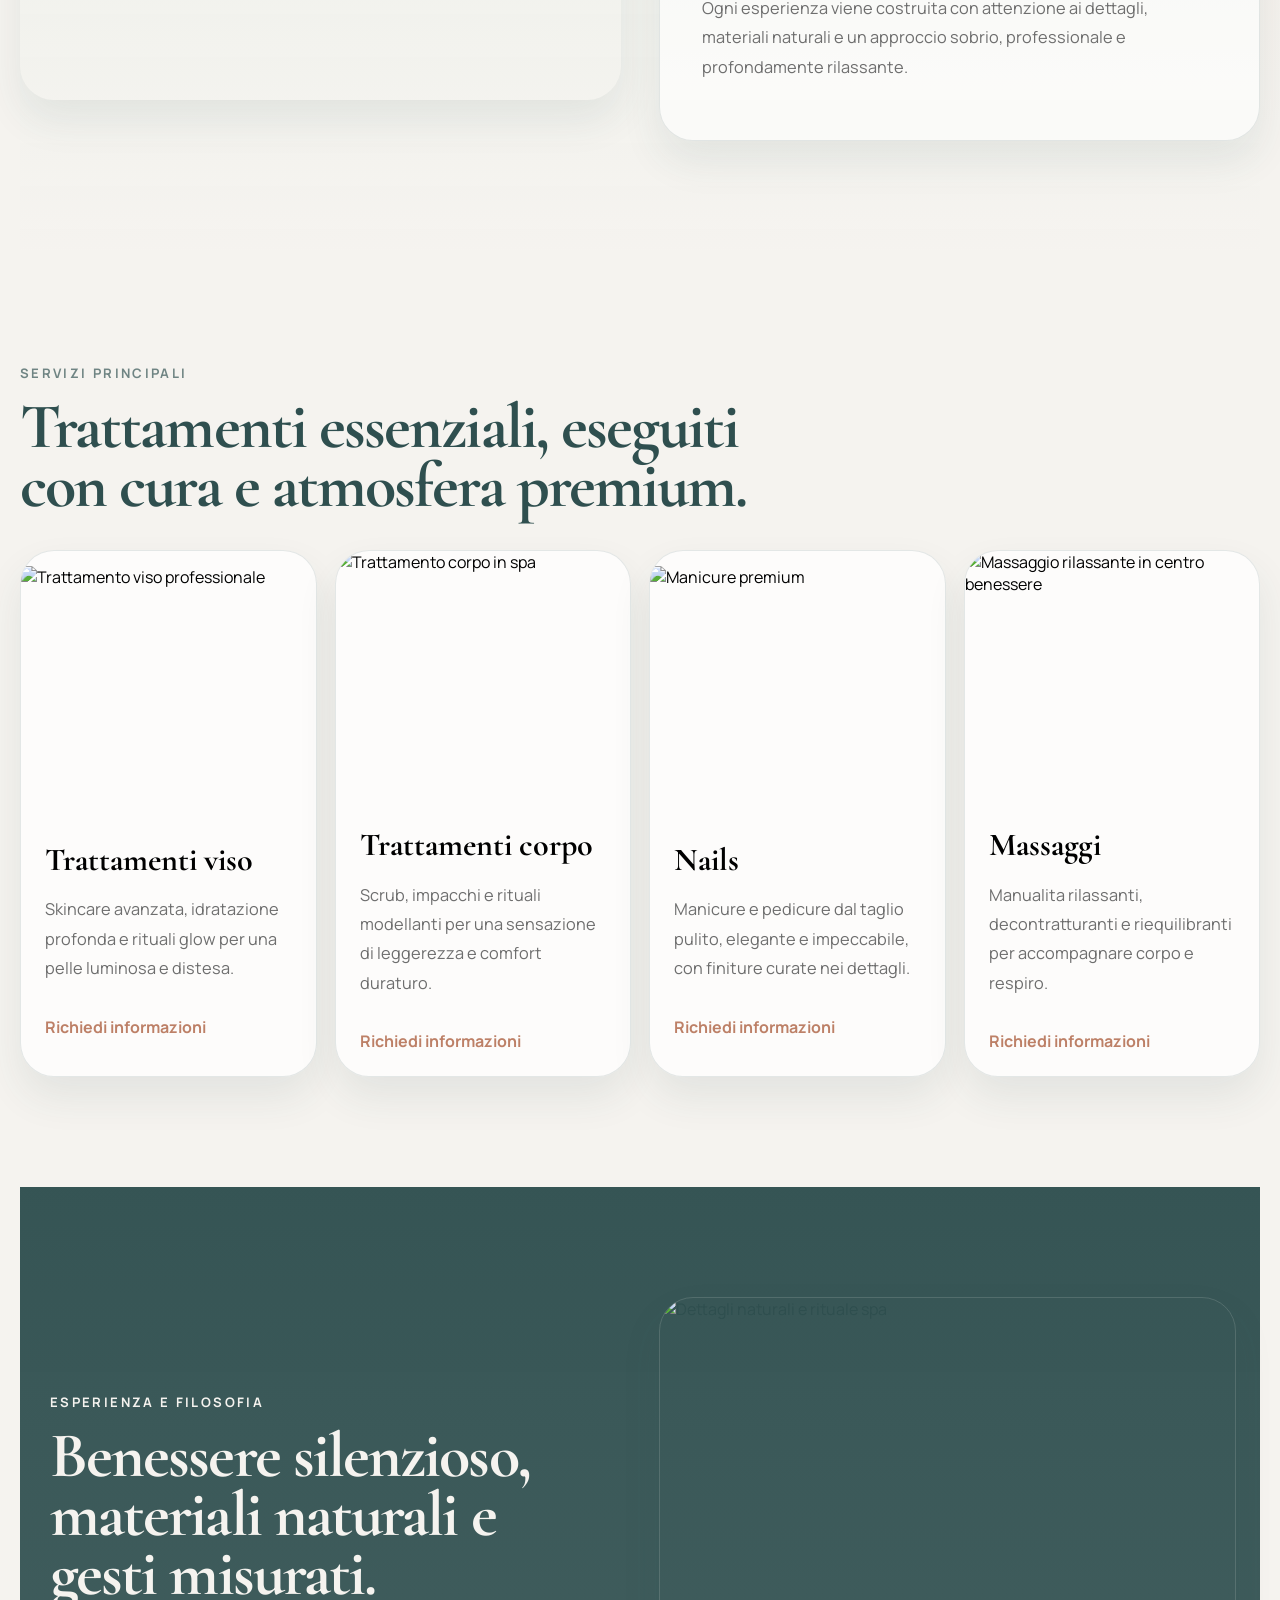
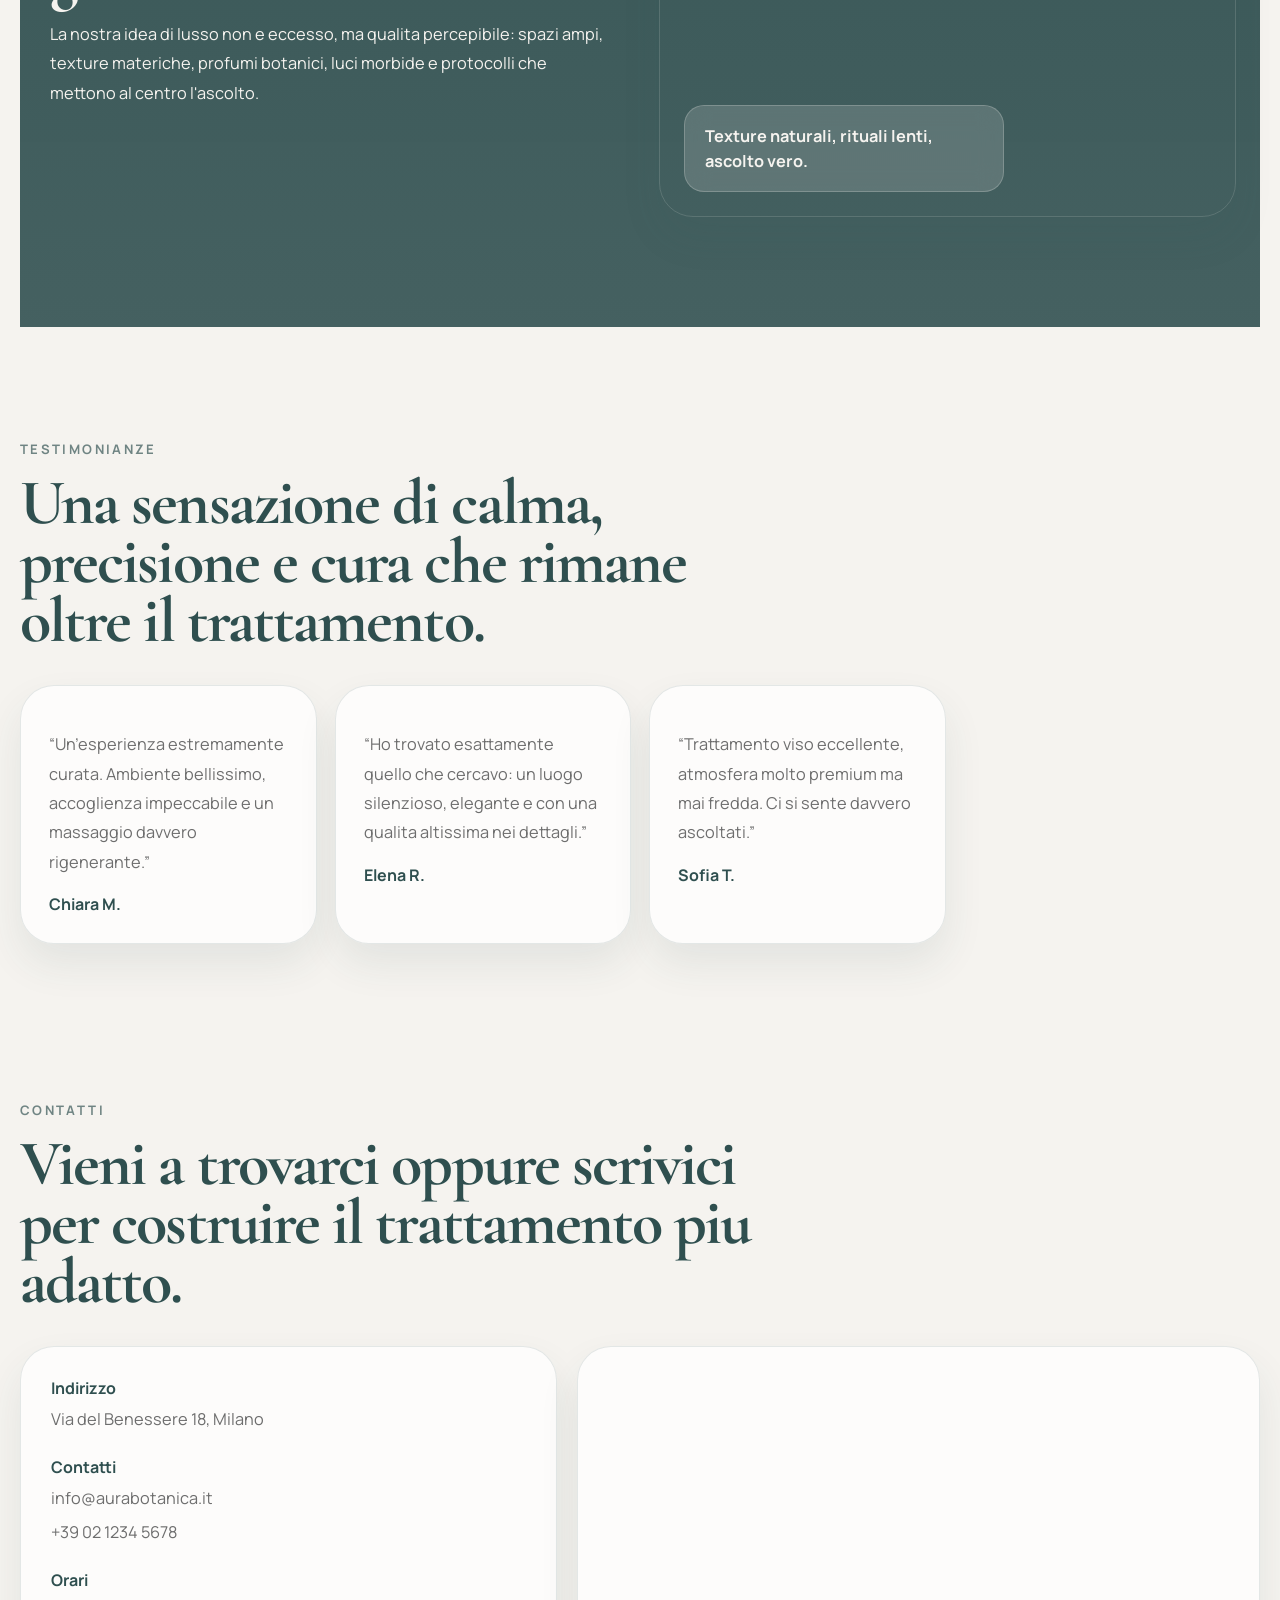
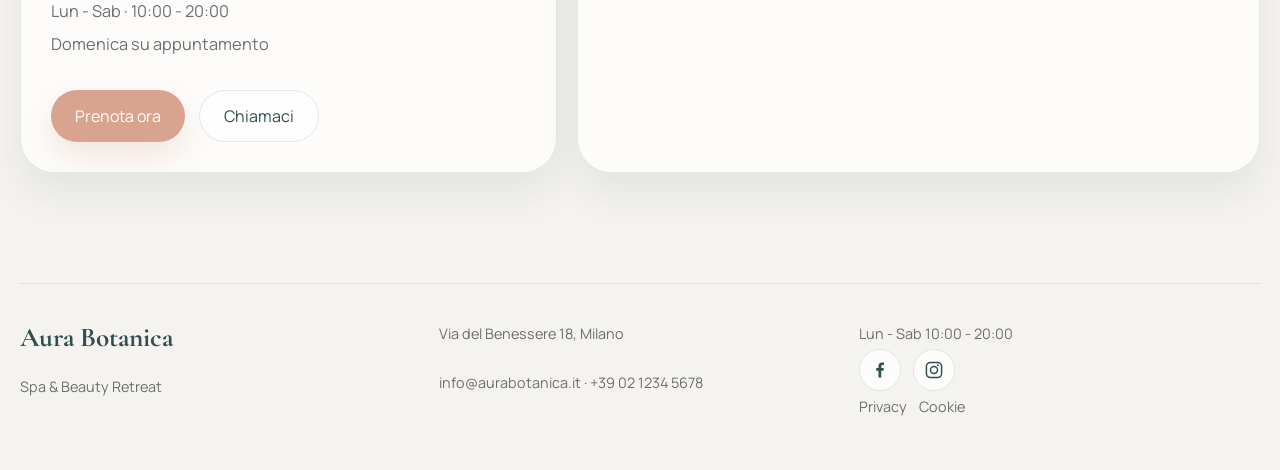
==== commit 34fb2d59: "Add cookie banner and legal pages" ====
--- a/index.html
+++ b/index.html
@@ -281,6 +281,10 @@
             </svg>
           </a>
         </div>
+        <div class="legal-links">
+          <a href="privacy.html">Privacy</a>
+          <a href="cookie.html">Cookie</a>
+        </div>
       </div>
     </footer>
 
--- a/styles.css
+++ b/styles.css
@@ -227,6 +227,14 @@
 
 .mobile-book {
   justify-content: center;
+  background: var(--deep-teal);
+  color: #f5f3ef;
+  border-color: transparent;
+  box-shadow: none;
+}
+
+.mobile-book:hover {
+  background: #274141;
 }
 
 .hero {
@@ -643,6 +651,9 @@
   inset: 0;
   z-index: 60;
   display: none;
+  padding: 16px 0;
+  overflow-y: auto;
+  overscroll-behavior: contain;
 }
 
 .modal.is-open {
@@ -662,6 +673,9 @@
   padding: 28px;
   background: rgba(245, 243, 239, 0.98);
   border: 1px solid var(--line);
+  max-height: calc(100vh - 32px);
+  overflow-y: auto;
+  -webkit-overflow-scrolling: touch;
 }
 
 .modal-close {
@@ -768,6 +782,28 @@
   fill: currentColor;
 }
 
+.legal-links {
+  display: flex;
+  align-items: center;
+  gap: 12px;
+  flex-wrap: wrap;
+}
+
+.legal-links a {
+  color: var(--warm-gray);
+  font-size: 0.9rem;
+}
+
+.legal-links a:hover {
+  color: var(--deep-teal);
+}
+
+body.modal-open .whatsapp-float {
+  opacity: 0;
+  pointer-events: none;
+  transform: scale(0.9);
+}
+
 .whatsapp-float {
   position: fixed;
   bottom: 25px;
@@ -808,6 +844,47 @@
   }
 }
 
+.cookie-banner {
+  position: fixed;
+  left: 18px;
+  right: 18px;
+  bottom: 18px;
+  z-index: 1100;
+  display: flex;
+  align-items: flex-end;
+  justify-content: space-between;
+  gap: 18px;
+  padding: 18px 20px;
+  border-radius: 24px;
+  border: 1px solid rgba(47, 79, 79, 0.12);
+  background: rgba(245, 243, 239, 0.96);
+  box-shadow: 0 16px 34px rgba(47, 79, 79, 0.16);
+  backdrop-filter: blur(14px);
+}
+
+.cookie-banner p {
+  margin: 0;
+  color: var(--warm-gray);
+  line-height: 1.7;
+}
+
+.cookie-banner a {
+  color: var(--deep-teal);
+  text-decoration: underline;
+}
+
+.cookie-actions {
+  display: flex;
+  gap: 10px;
+  flex: 0 0 auto;
+}
+
+.btn-soft {
+  background: rgba(255, 255, 255, 0.82);
+  color: var(--deep-teal);
+  border: 1px solid rgba(47, 79, 79, 0.12);
+}
+
 .reveal {
   opacity: 0;
   transform: translateY(36px);
@@ -863,6 +940,11 @@
   .hero-card {
     margin-left: 20px;
     margin-right: 20px;
+  }
+
+  .cookie-banner {
+    align-items: stretch;
+    flex-direction: column;
   }
 }
 
@@ -948,8 +1030,35 @@
     min-height: 320px;
   }
 
+  .modal {
+    padding: 10px 0;
+  }
+
+  .modal-dialog {
+    width: min(100%, calc(100% - 18px));
+    margin: 10px auto;
+    max-height: calc(100vh - 20px);
+  }
+
   .whatsapp-float {
     right: 16px;
     bottom: 16px;
   }
-}
+
+  .cookie-banner {
+    left: 10px;
+    right: 10px;
+    bottom: 10px;
+    padding: 16px;
+    border-radius: 20px;
+  }
+
+  .cookie-actions {
+    width: 100%;
+    flex-direction: column;
+  }
+
+  .cookie-actions .btn {
+    width: 100%;
+  }
+}
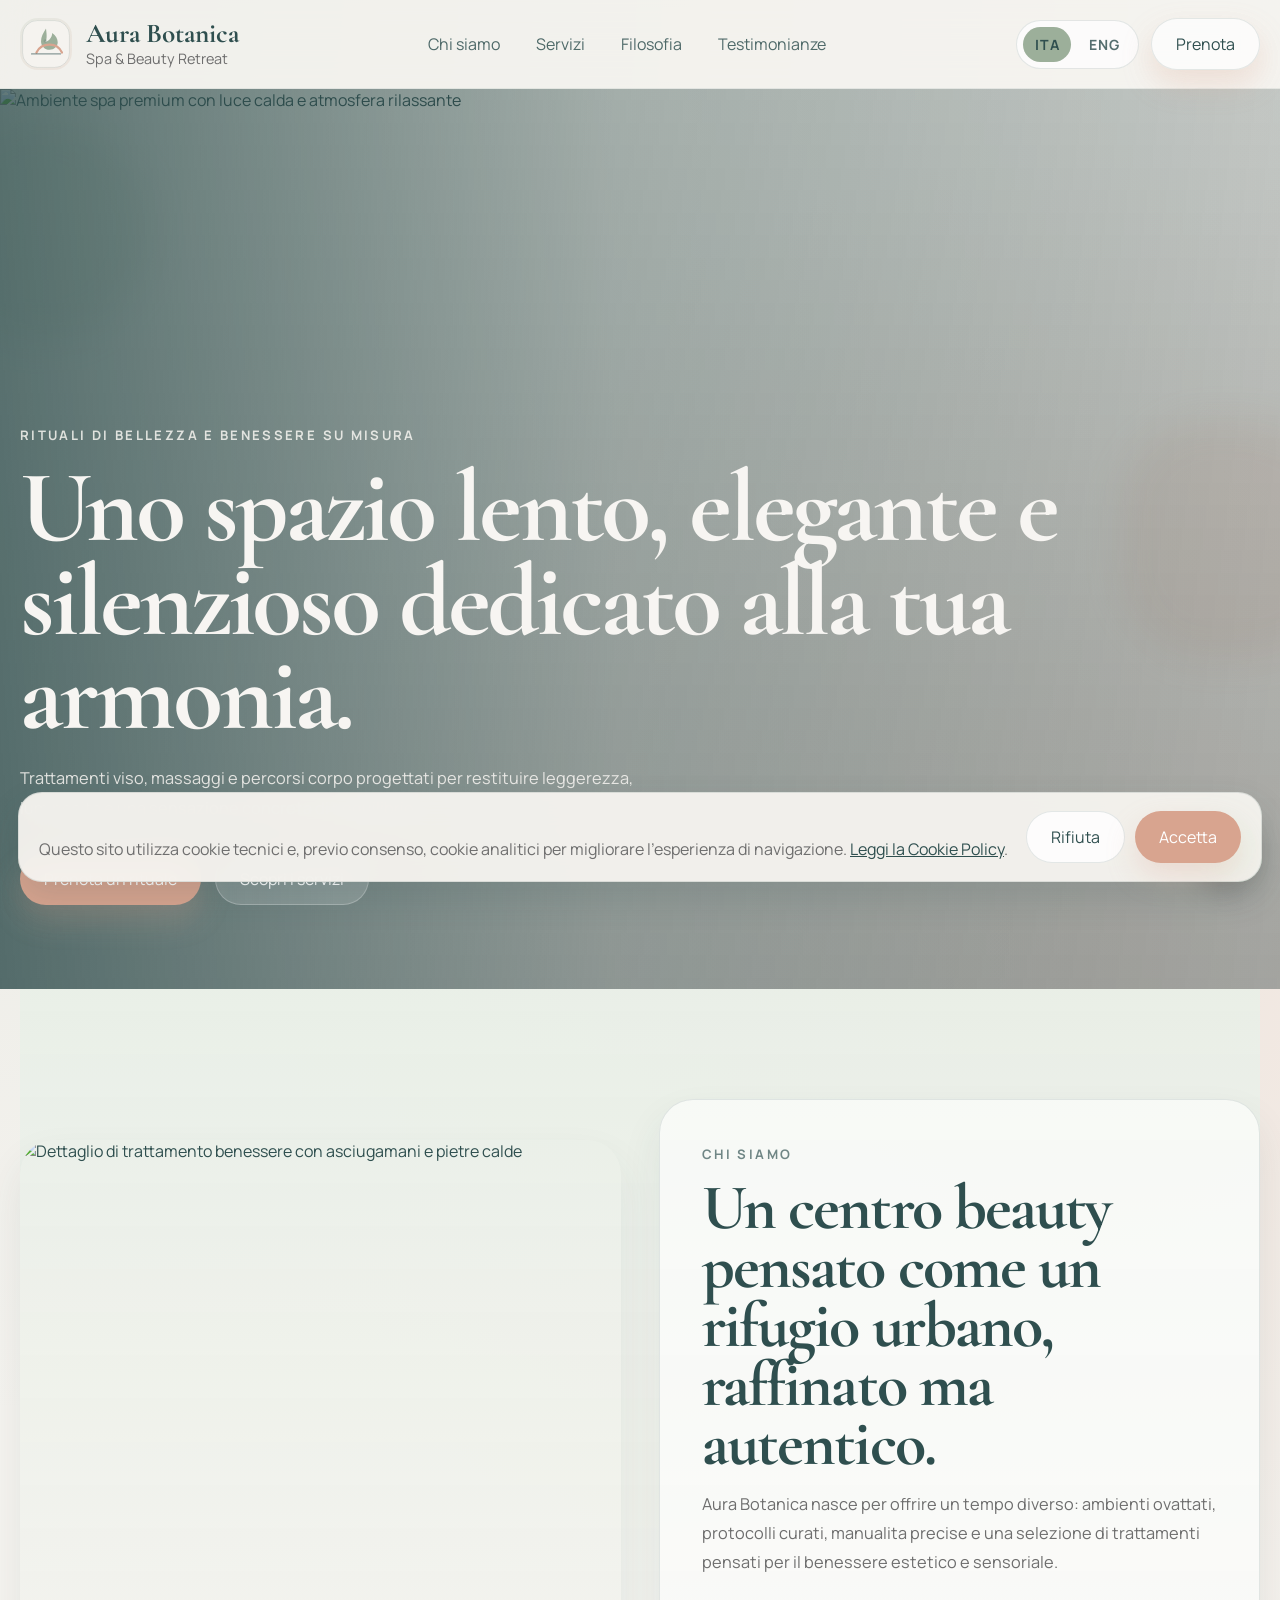
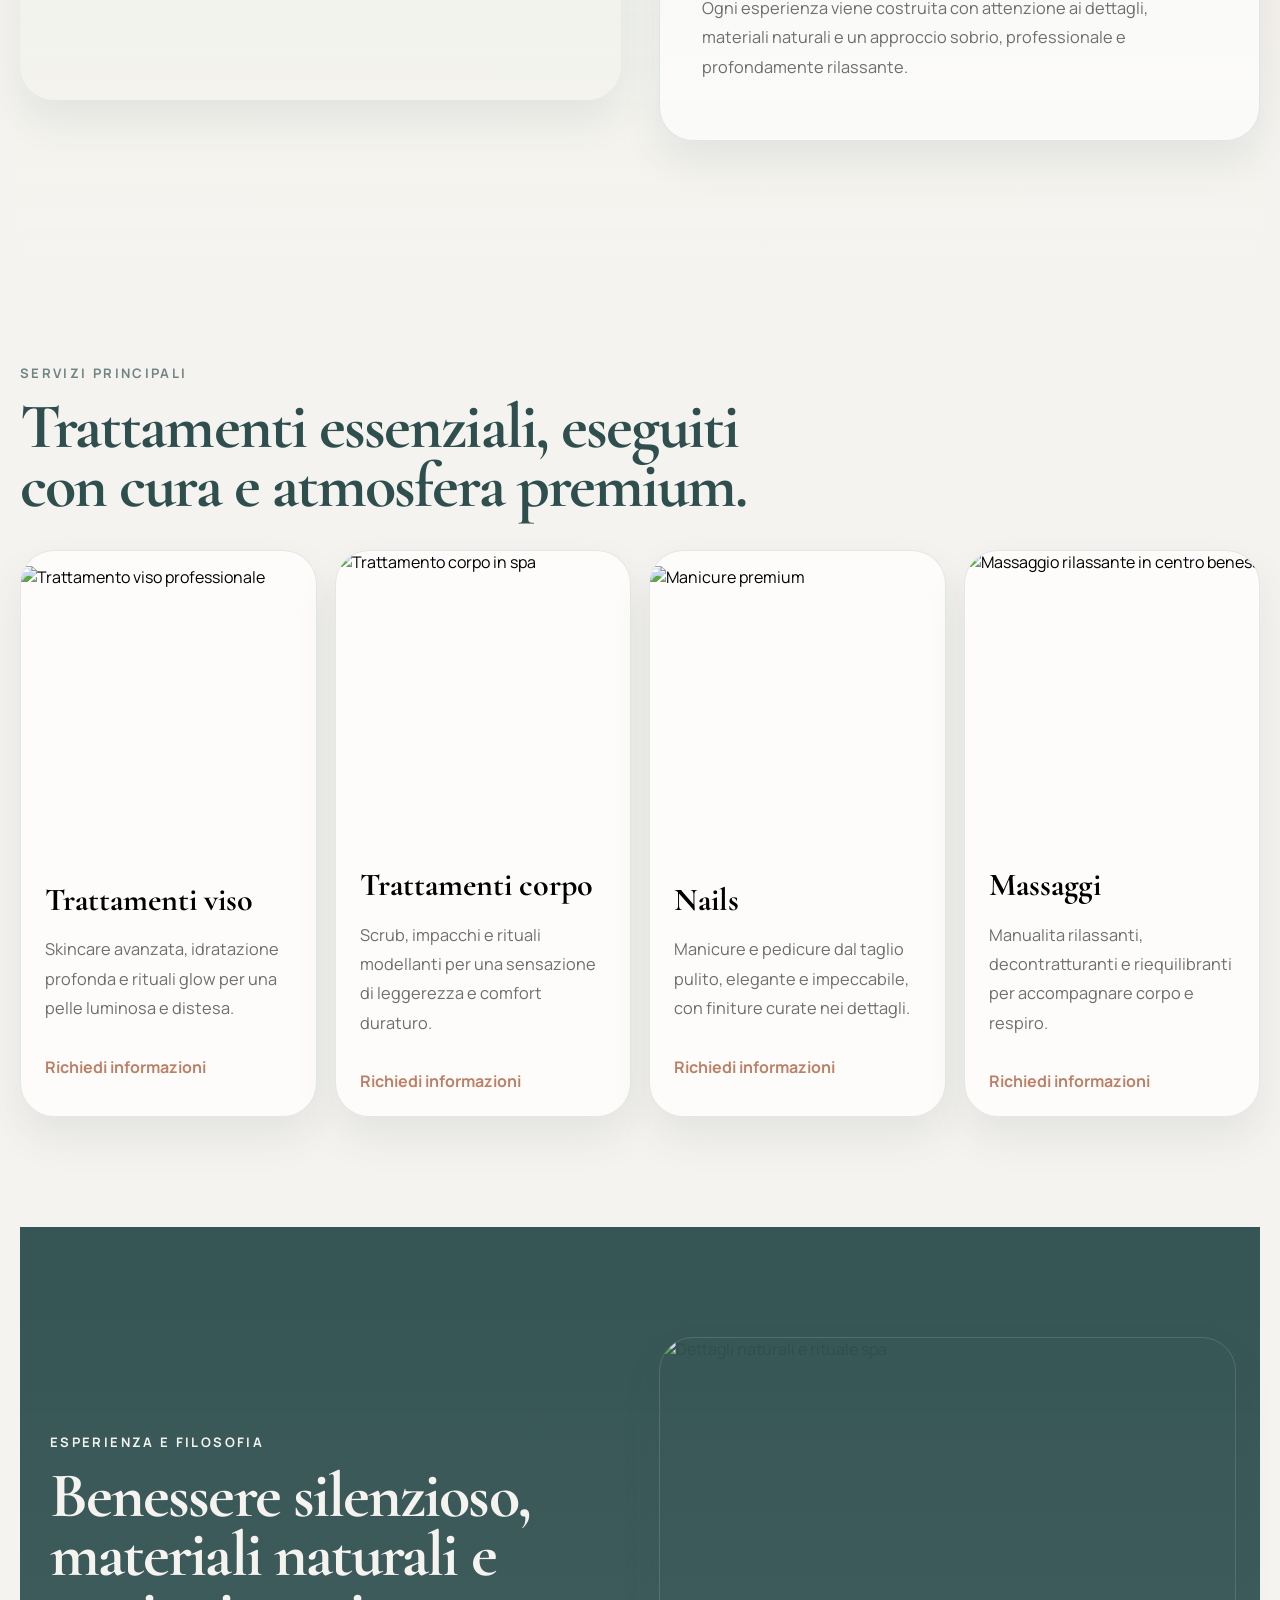
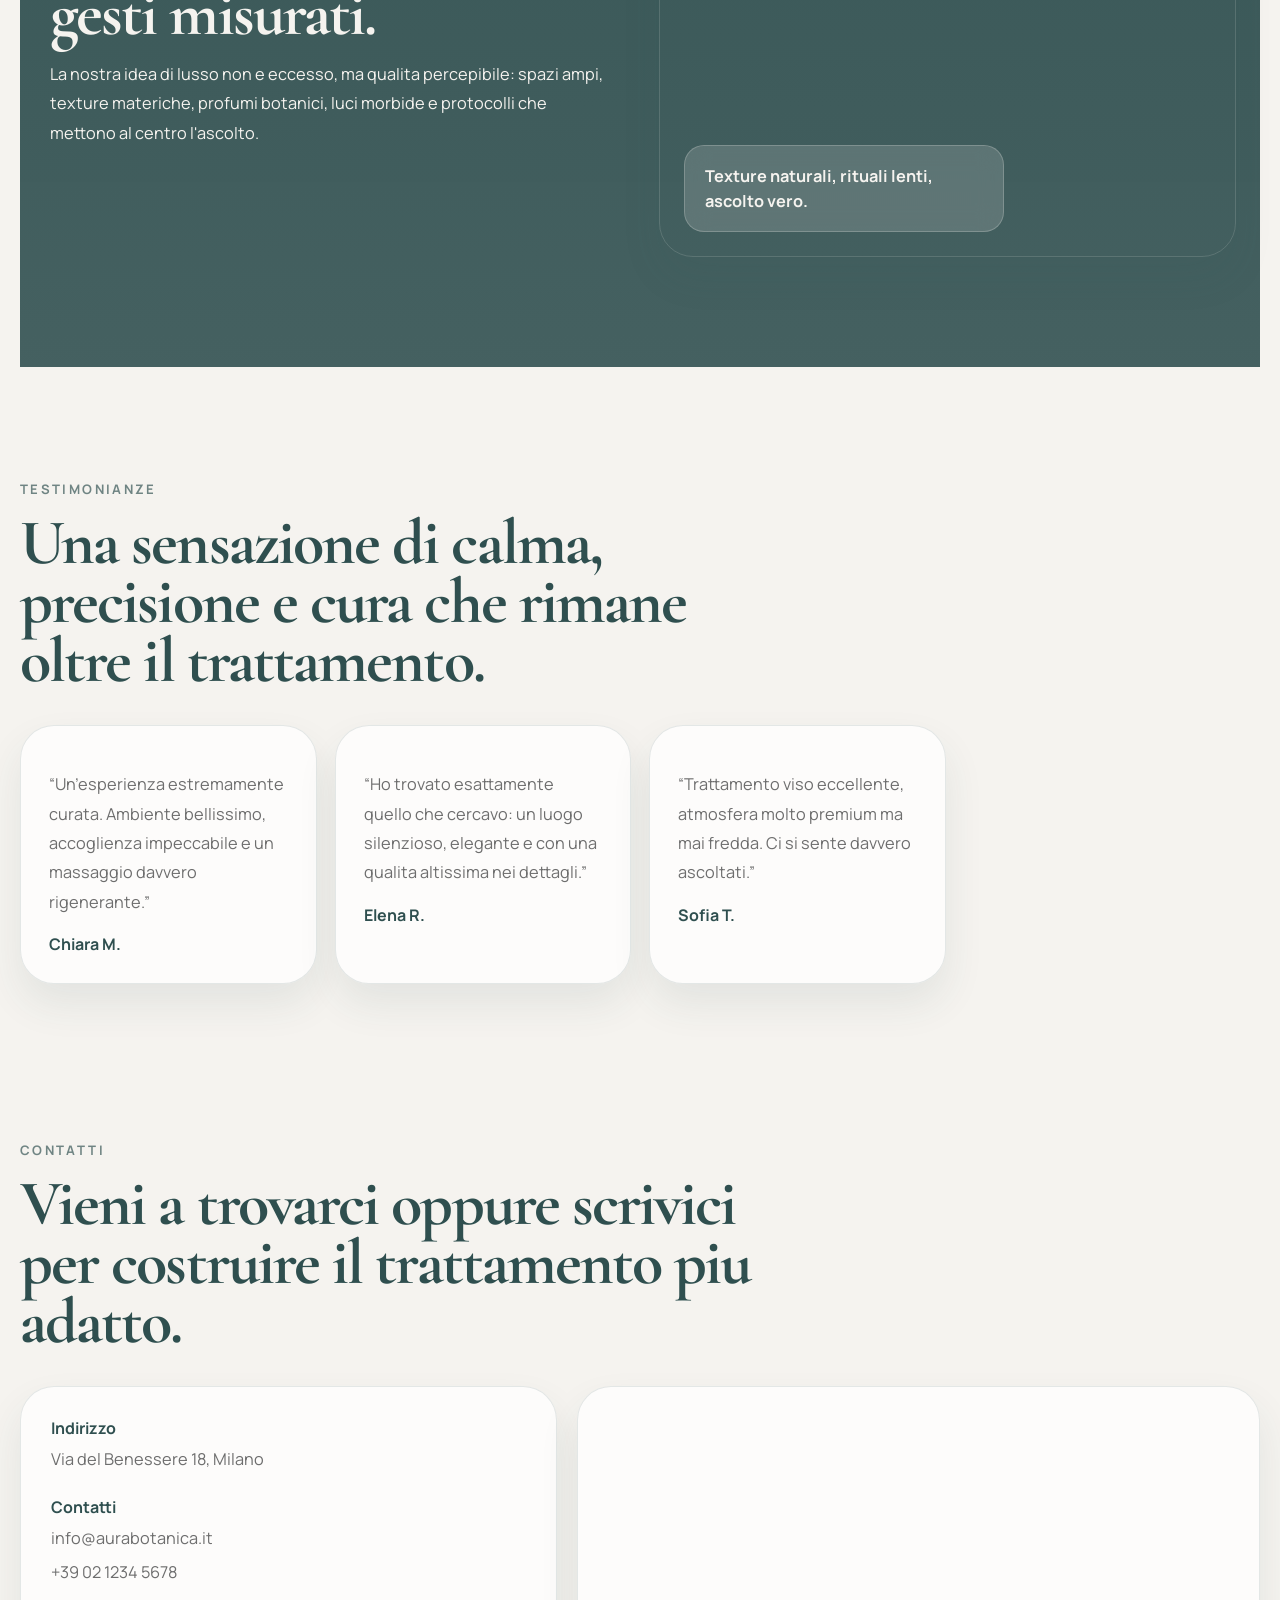
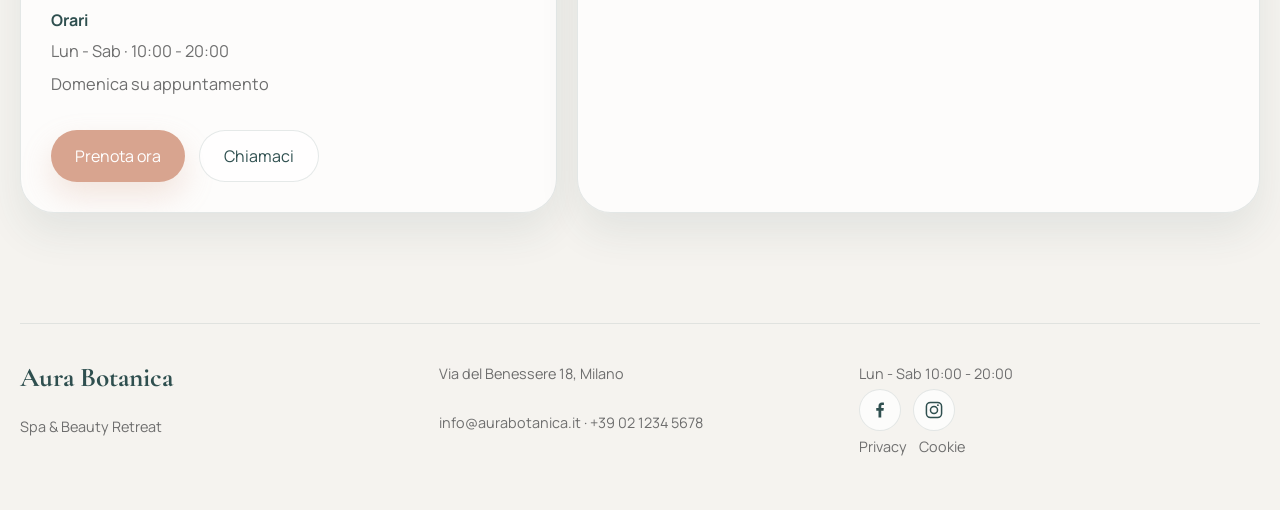
==== commit cdd35ee8: "Refresh service media layout and imagery" ====
--- a/index.html
+++ b/index.html
@@ -117,7 +117,7 @@
           <button class="service-card reveal" type="button" data-open-modal="true" data-treatment="Trattamenti viso">
             <div class="service-media">
               <img
-                src="https://images.unsplash.com/photo-1570172619644-dfd03ed5d881?auto=format&fit=crop&w=900&q=80"
+                src="https://images.unsplash.com/photo-1512290923902-8a9f81dc236c?auto=format&fit=crop&w=1200&q=80&cb=20260310a"
                 alt="Trattamento viso professionale"
               />
             </div>
@@ -131,7 +131,7 @@
           <button class="service-card reveal delay-1" type="button" data-open-modal="true" data-treatment="Trattamenti corpo">
             <div class="service-media">
               <img
-                src="https://images.unsplash.com/photo-1544161515-4ab6ce6db874?auto=format&fit=crop&w=900&q=80"
+                src="https://images.unsplash.com/photo-1540555700478-4be289fbecef?auto=format&fit=crop&w=1200&q=80&cb=20260310b"
                 alt="Trattamento corpo in spa"
               />
             </div>
@@ -145,7 +145,7 @@
           <button class="service-card reveal delay-2" type="button" data-open-modal="true" data-treatment="Nails">
             <div class="service-media">
               <img
-                src="https://images.unsplash.com/photo-1604654894610-df63bc536371?auto=format&fit=crop&w=900&q=80"
+                src="https://images.unsplash.com/photo-1610992015732-2449b76344bc?auto=format&fit=crop&w=1200&q=80&cb=20260310c"
                 alt="Manicure premium"
               />
             </div>
--- a/styles.css
+++ b/styles.css
@@ -225,16 +225,17 @@
   background: rgba(255, 255, 255, 0.65);
 }
 
-.mobile-book {
+.mobile-nav .mobile-book {
   justify-content: center;
-  background: var(--deep-teal);
-  color: #f5f3ef;
-  border-color: transparent;
-  box-shadow: none;
-}
-
-.mobile-book:hover {
-  background: #274141;
+  background: var(--deep-teal) !important;
+  color: #f5f3ef !important;
+  border-color: transparent !important;
+  box-shadow: none !important;
+}
+
+.mobile-nav .mobile-book:hover,
+.mobile-nav .mobile-book:focus-visible {
+  background: #274141 !important;
 }
 
 .hero {
@@ -494,11 +495,17 @@
 }
 
 .service-media {
-  height: 250px;
+  aspect-ratio: 4 / 3;
+  min-height: 290px;
+  height: auto;
   overflow: hidden;
 }
 
 .service-media img {
+  width: 100%;
+  height: 100%;
+  object-fit: cover;
+  object-position: center top;
   transition: transform 0.45s ease, filter 0.45s ease;
 }
 
@@ -506,6 +513,18 @@
 .service-card:focus-visible .service-media img {
   transform: scale(1.06);
   filter: saturate(1.04);
+}
+
+.services-grid .service-card:nth-child(1) .service-media img {
+  object-position: center 18%;
+}
+
+.services-grid .service-card:nth-child(2) .service-media img {
+  object-position: center 30%;
+}
+
+.services-grid .service-card:nth-child(3) .service-media img {
+  object-position: center 28%;
 }
 
 .service-copy {
@@ -1013,7 +1032,9 @@
   }
 
   .service-media {
-    height: 220px;
+    aspect-ratio: 4 / 3;
+    min-height: 240px;
+    height: auto;
   }
 
   .hero-card {
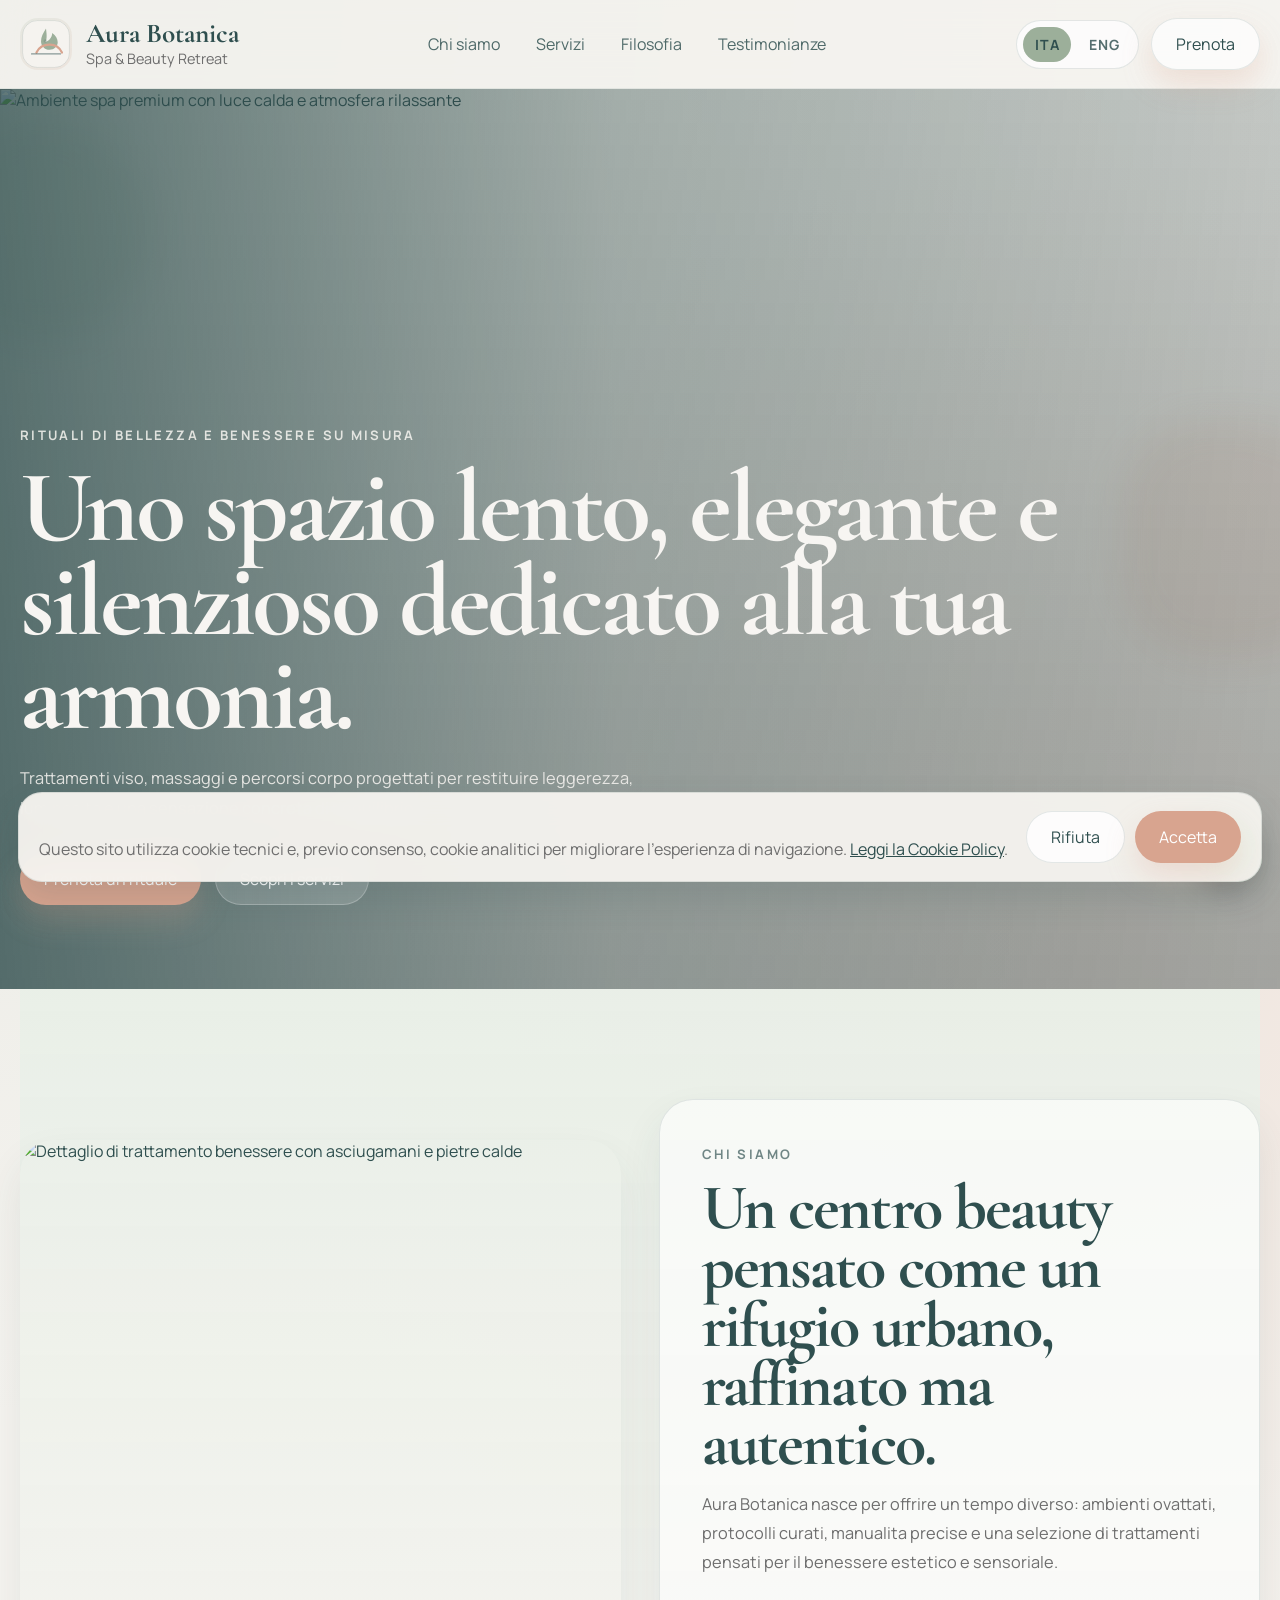
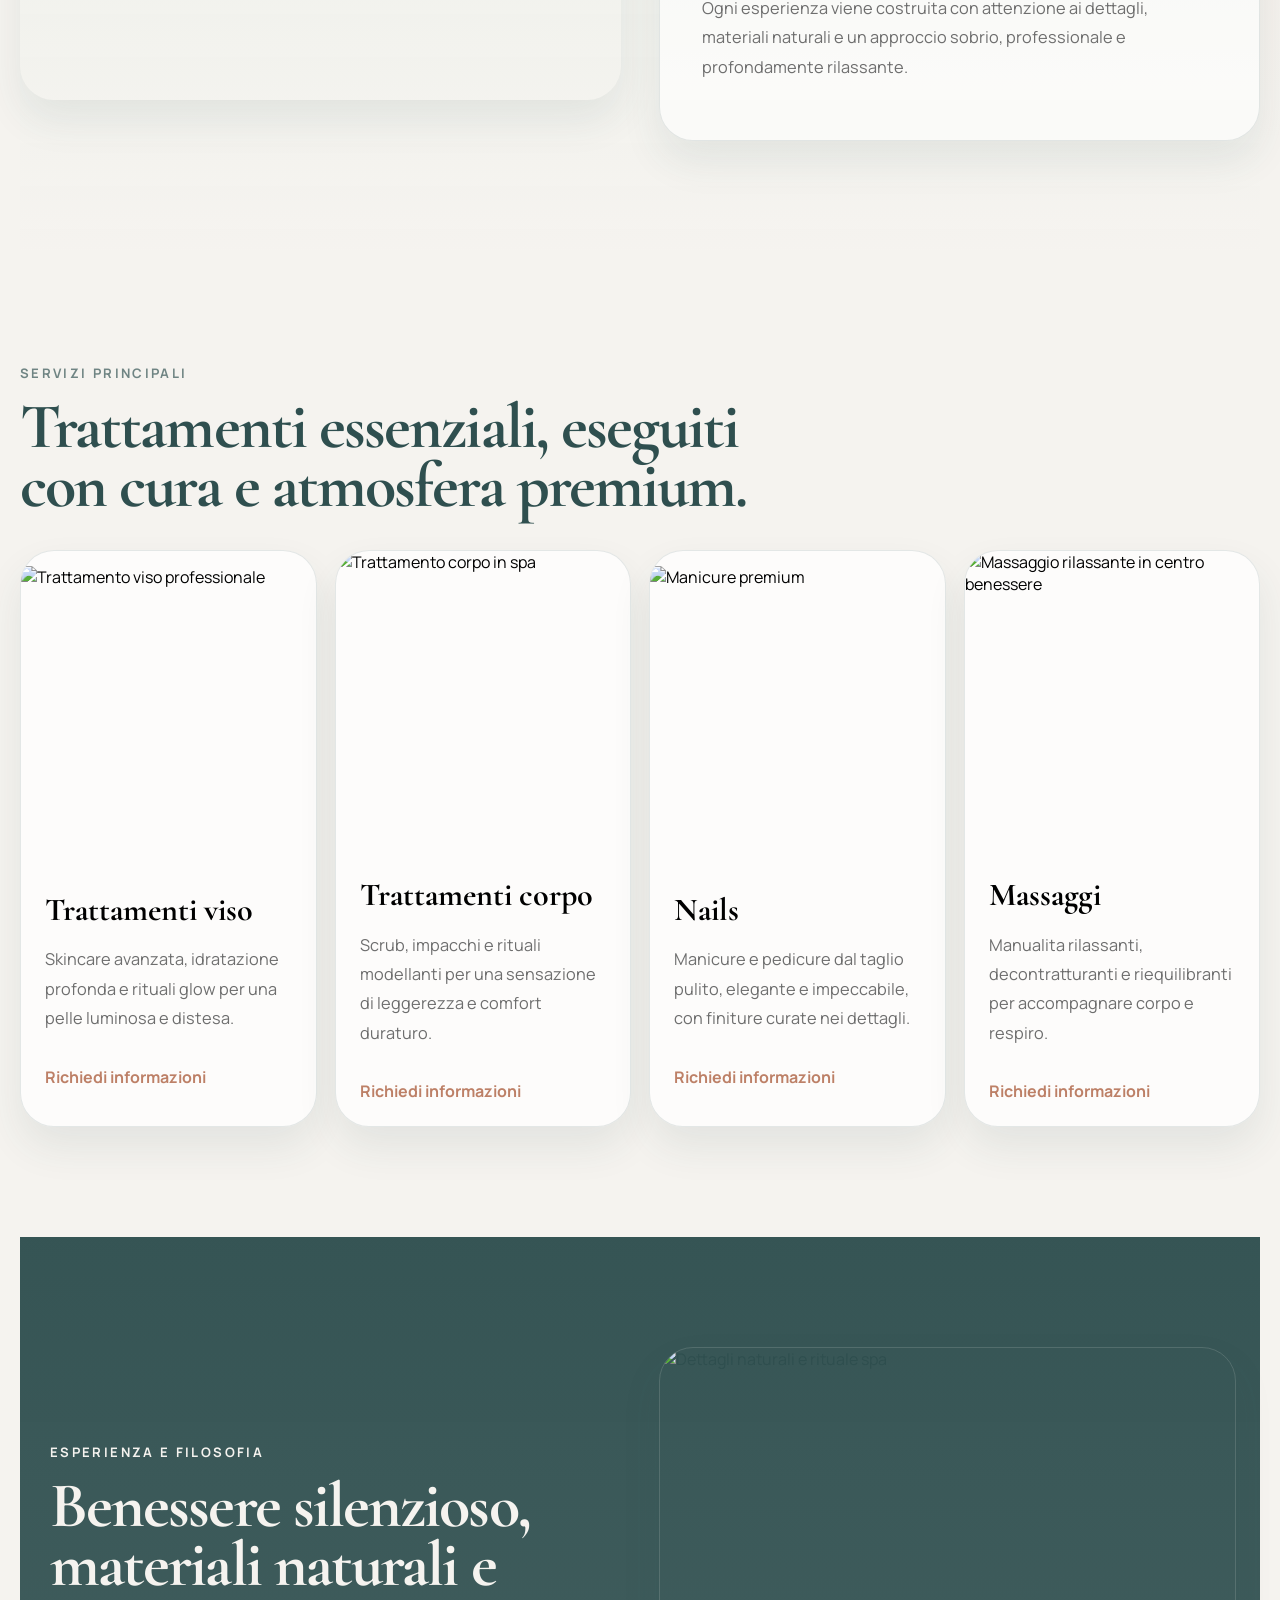
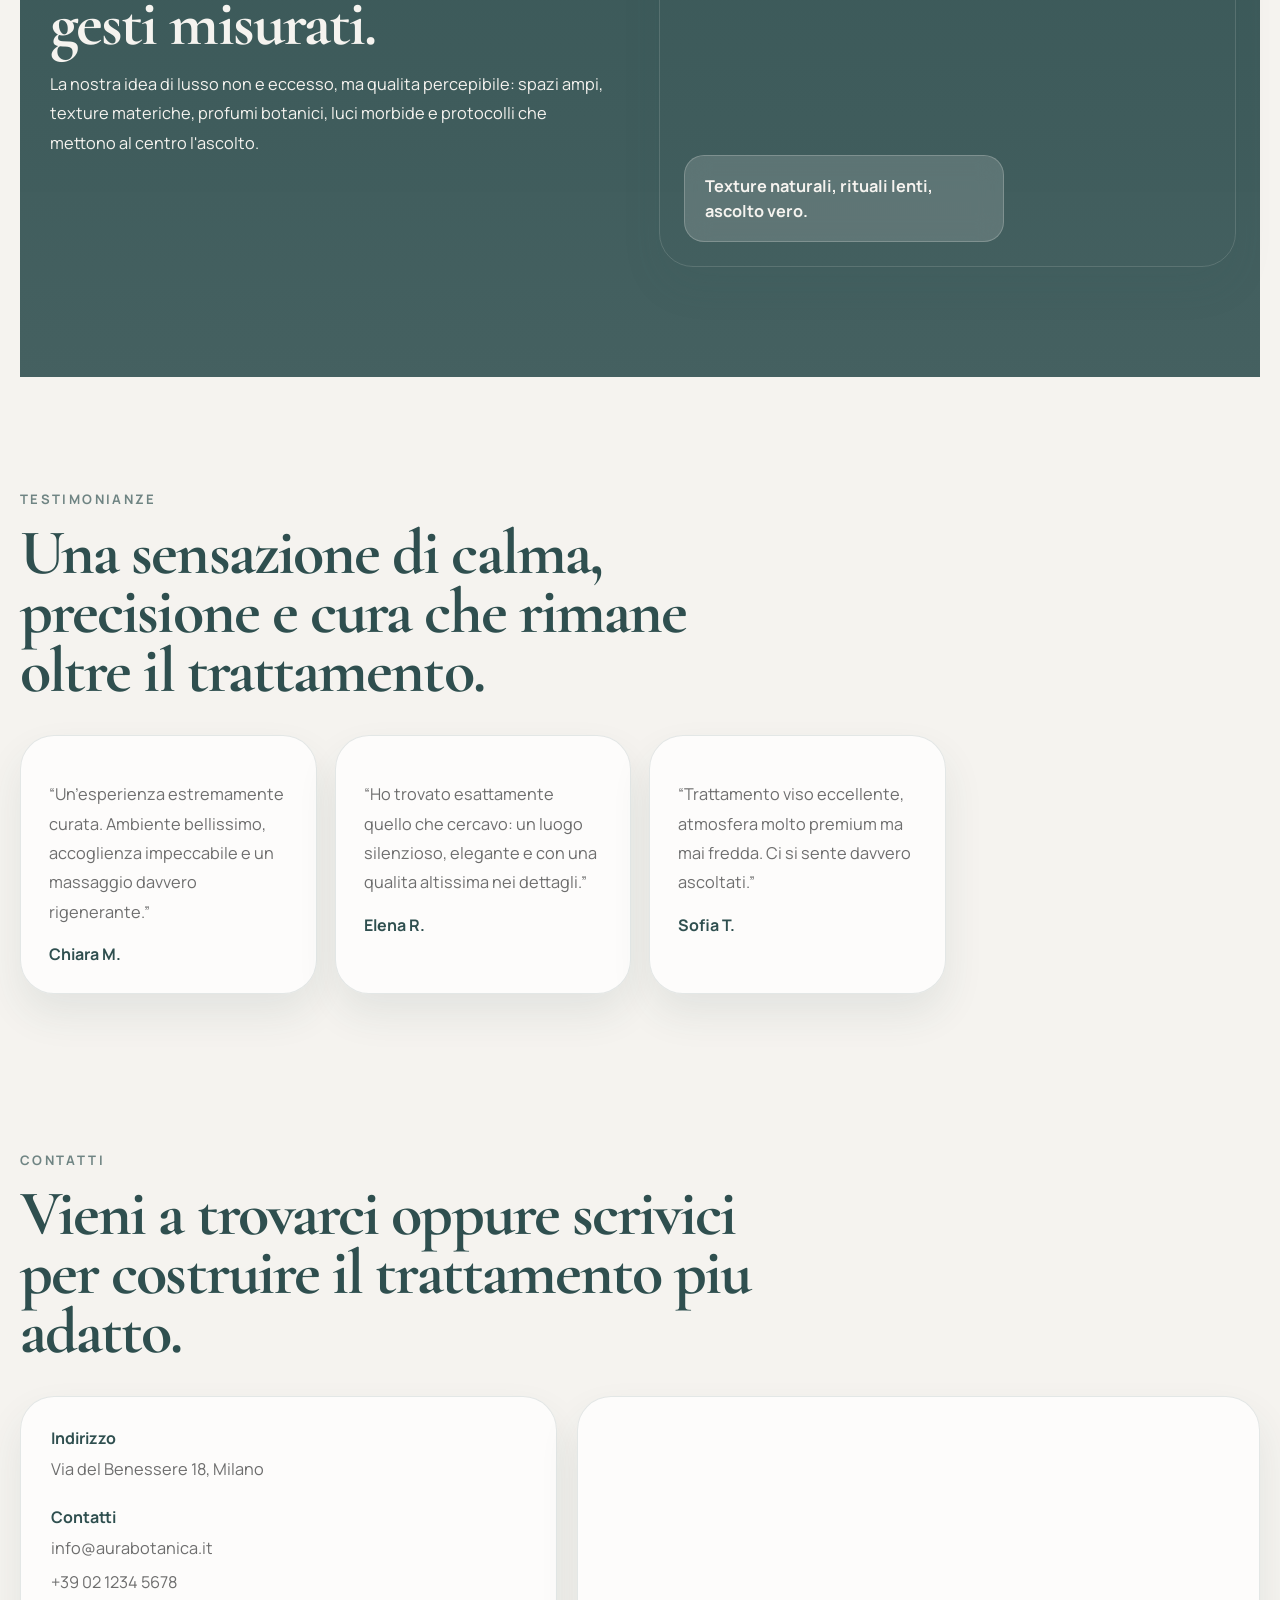
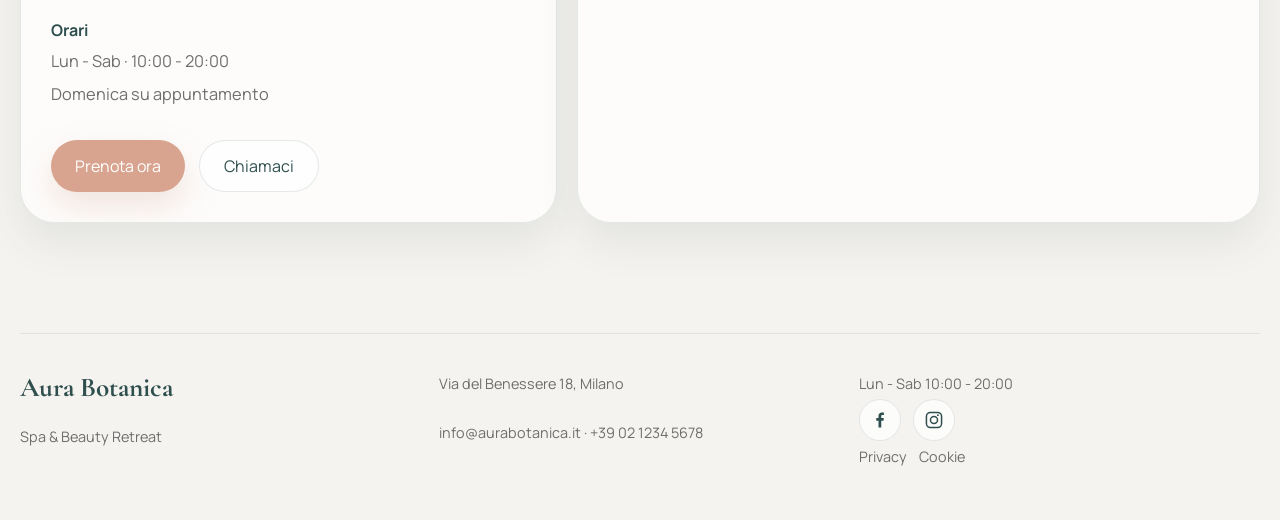
==== commit 7ee04f7d: "Force refreshed service media styles" ====
--- a/index.html
+++ b/index.html
@@ -14,7 +14,7 @@
       href="https://fonts.googleapis.com/css2?family=Cormorant+Garamond:wght@500;600;700&family=Manrope:wght@400;500;600;700&display=swap"
       rel="stylesheet"
     />
-    <link rel="stylesheet" href="styles.css" />
+    <link rel="stylesheet" href="styles.css?v=20260310f" />
   </head>
   <body>
     <div class="page-glow glow-left"></div>
--- a/styles.css
+++ b/styles.css
@@ -495,9 +495,7 @@
 }
 
 .service-media {
-  aspect-ratio: 4 / 3;
-  min-height: 290px;
-  height: auto;
+  height: 300px;
   overflow: hidden;
 }
 
@@ -1032,9 +1030,7 @@
   }
 
   .service-media {
-    aspect-ratio: 4 / 3;
-    min-height: 240px;
-    height: auto;
+    height: 240px;
   }
 
   .hero-card {
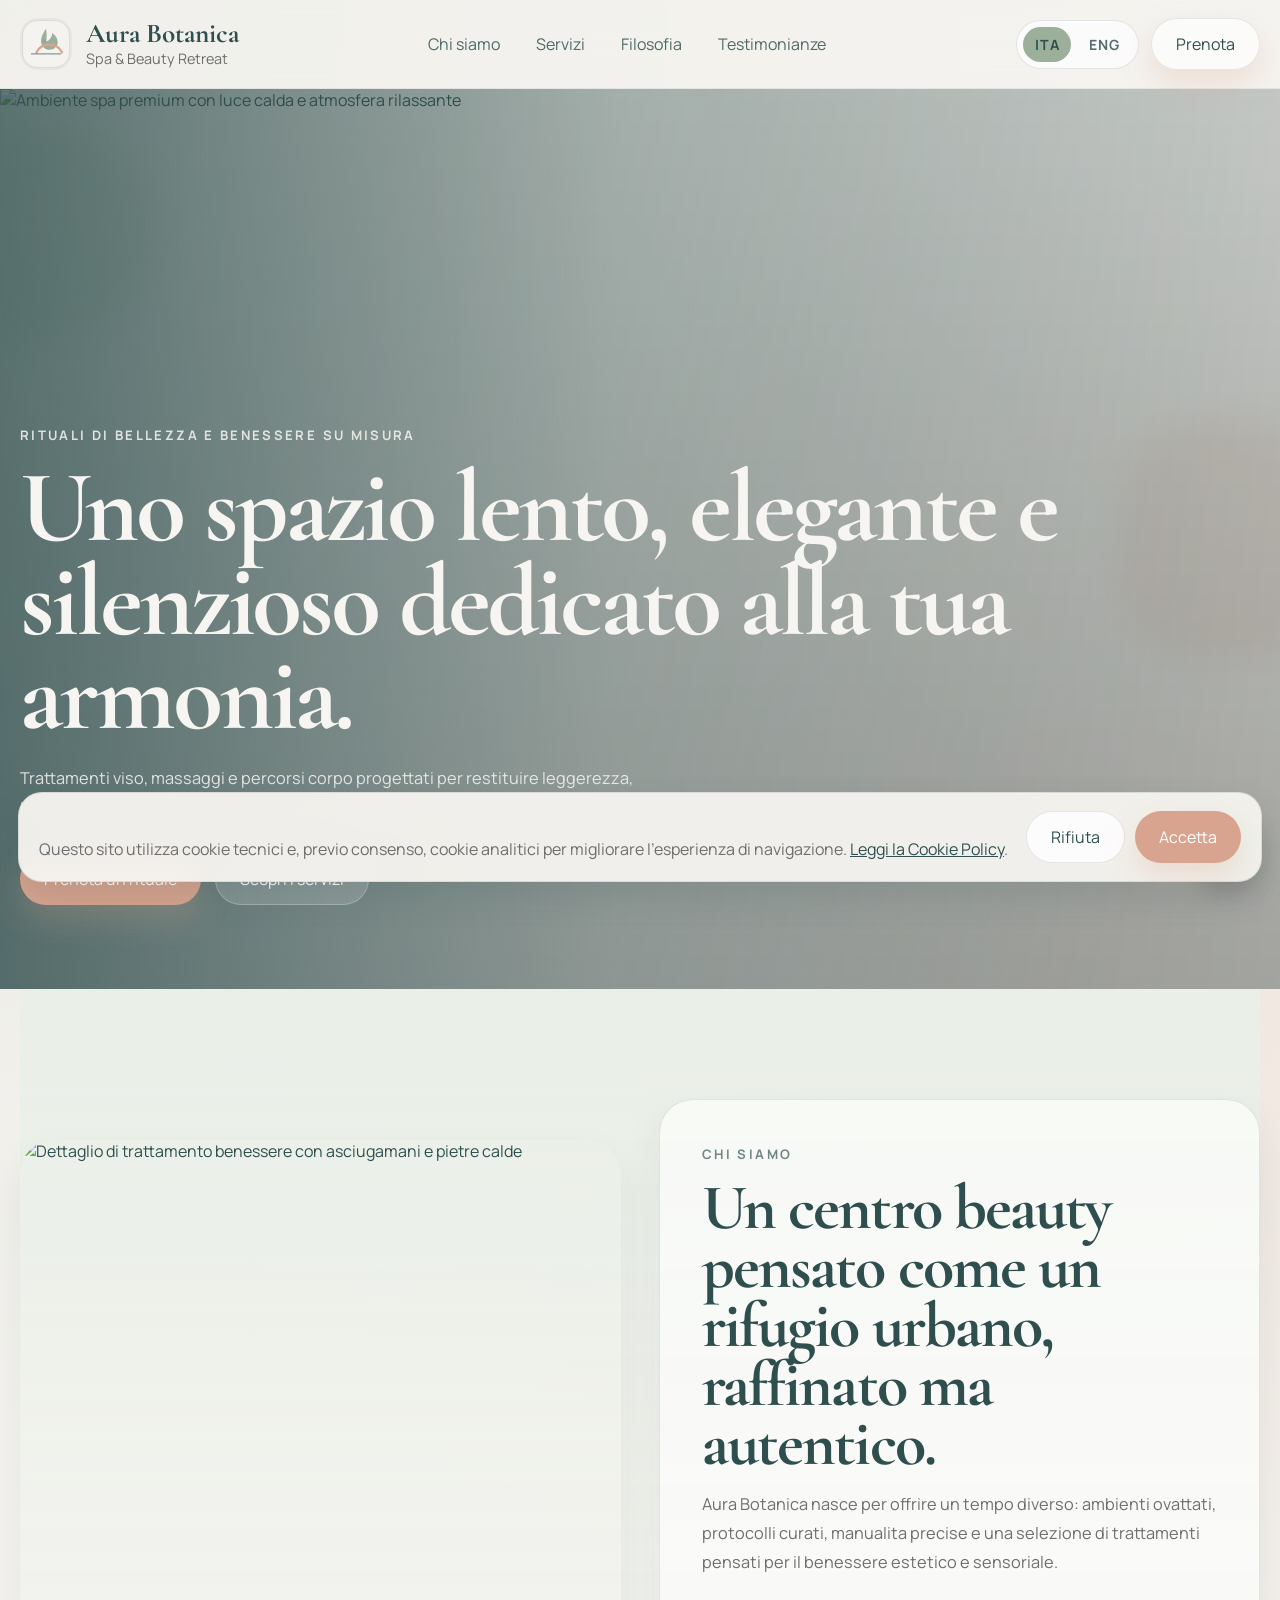
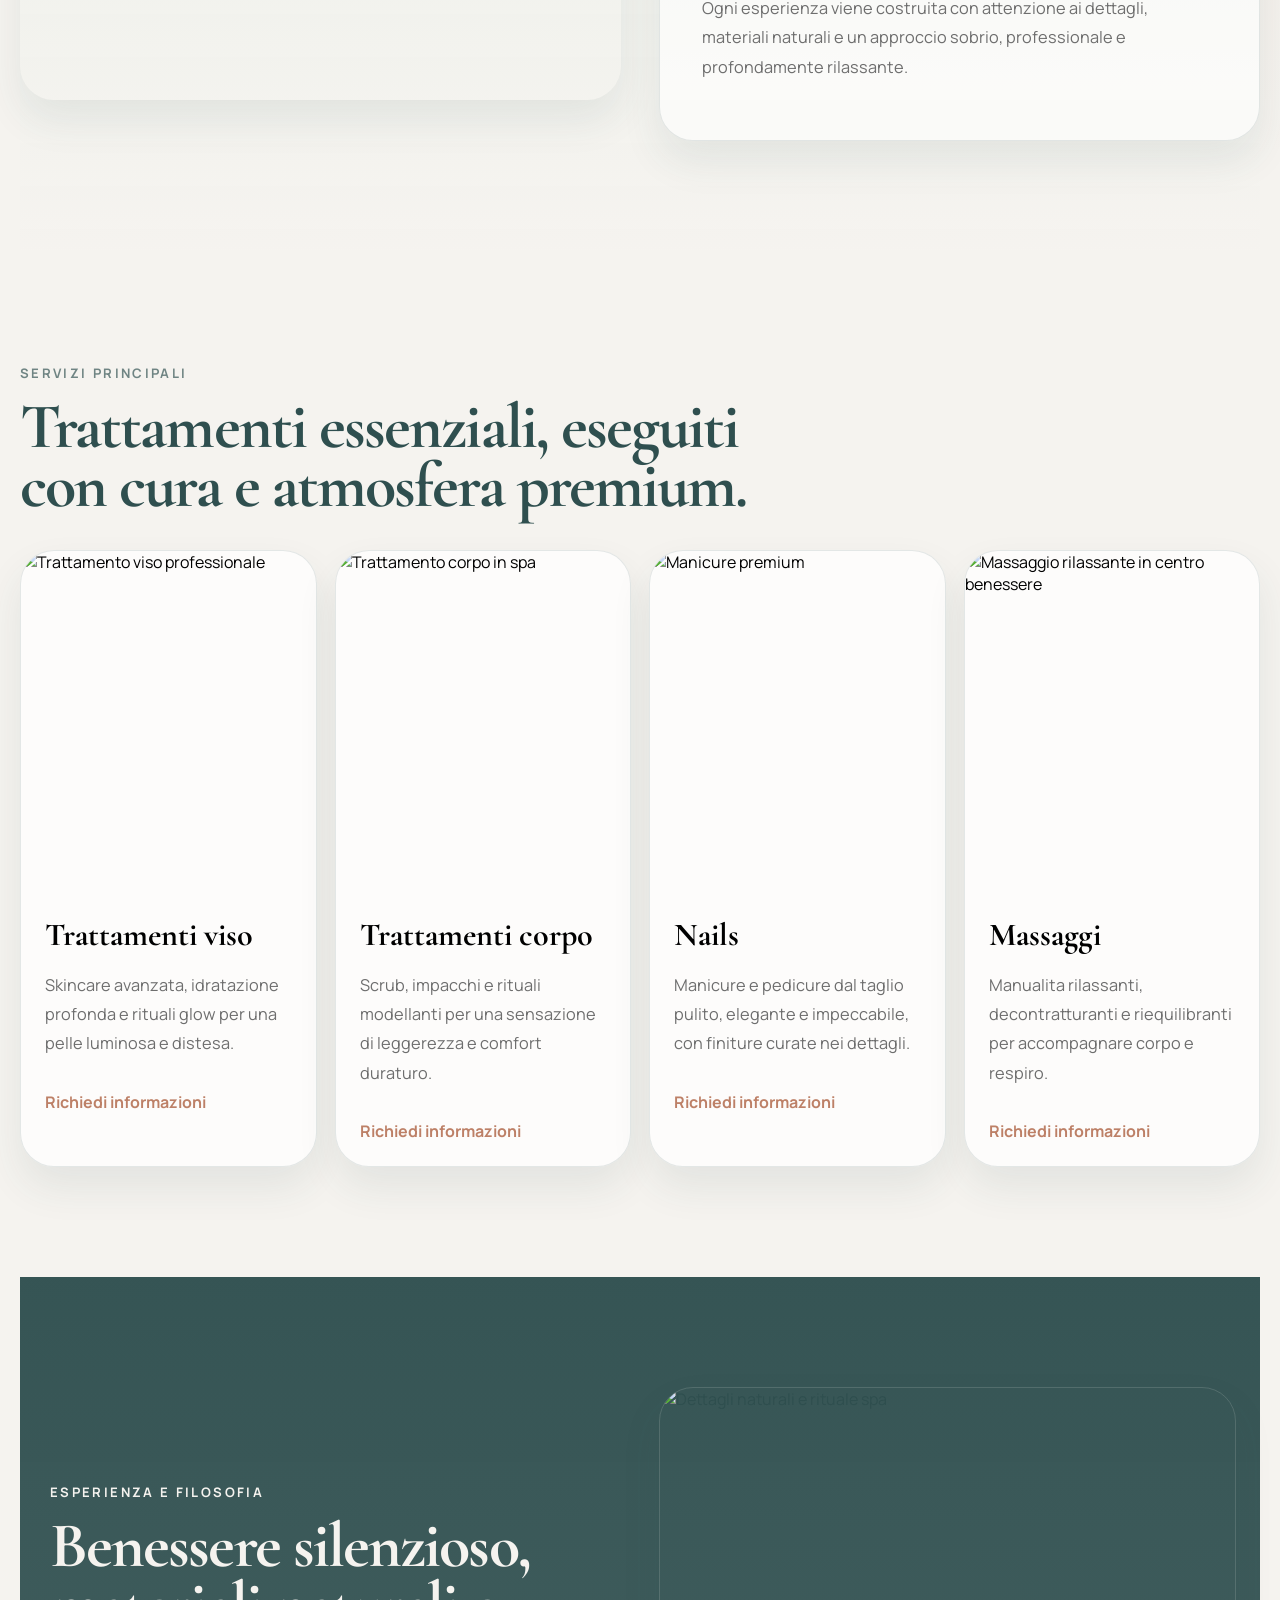
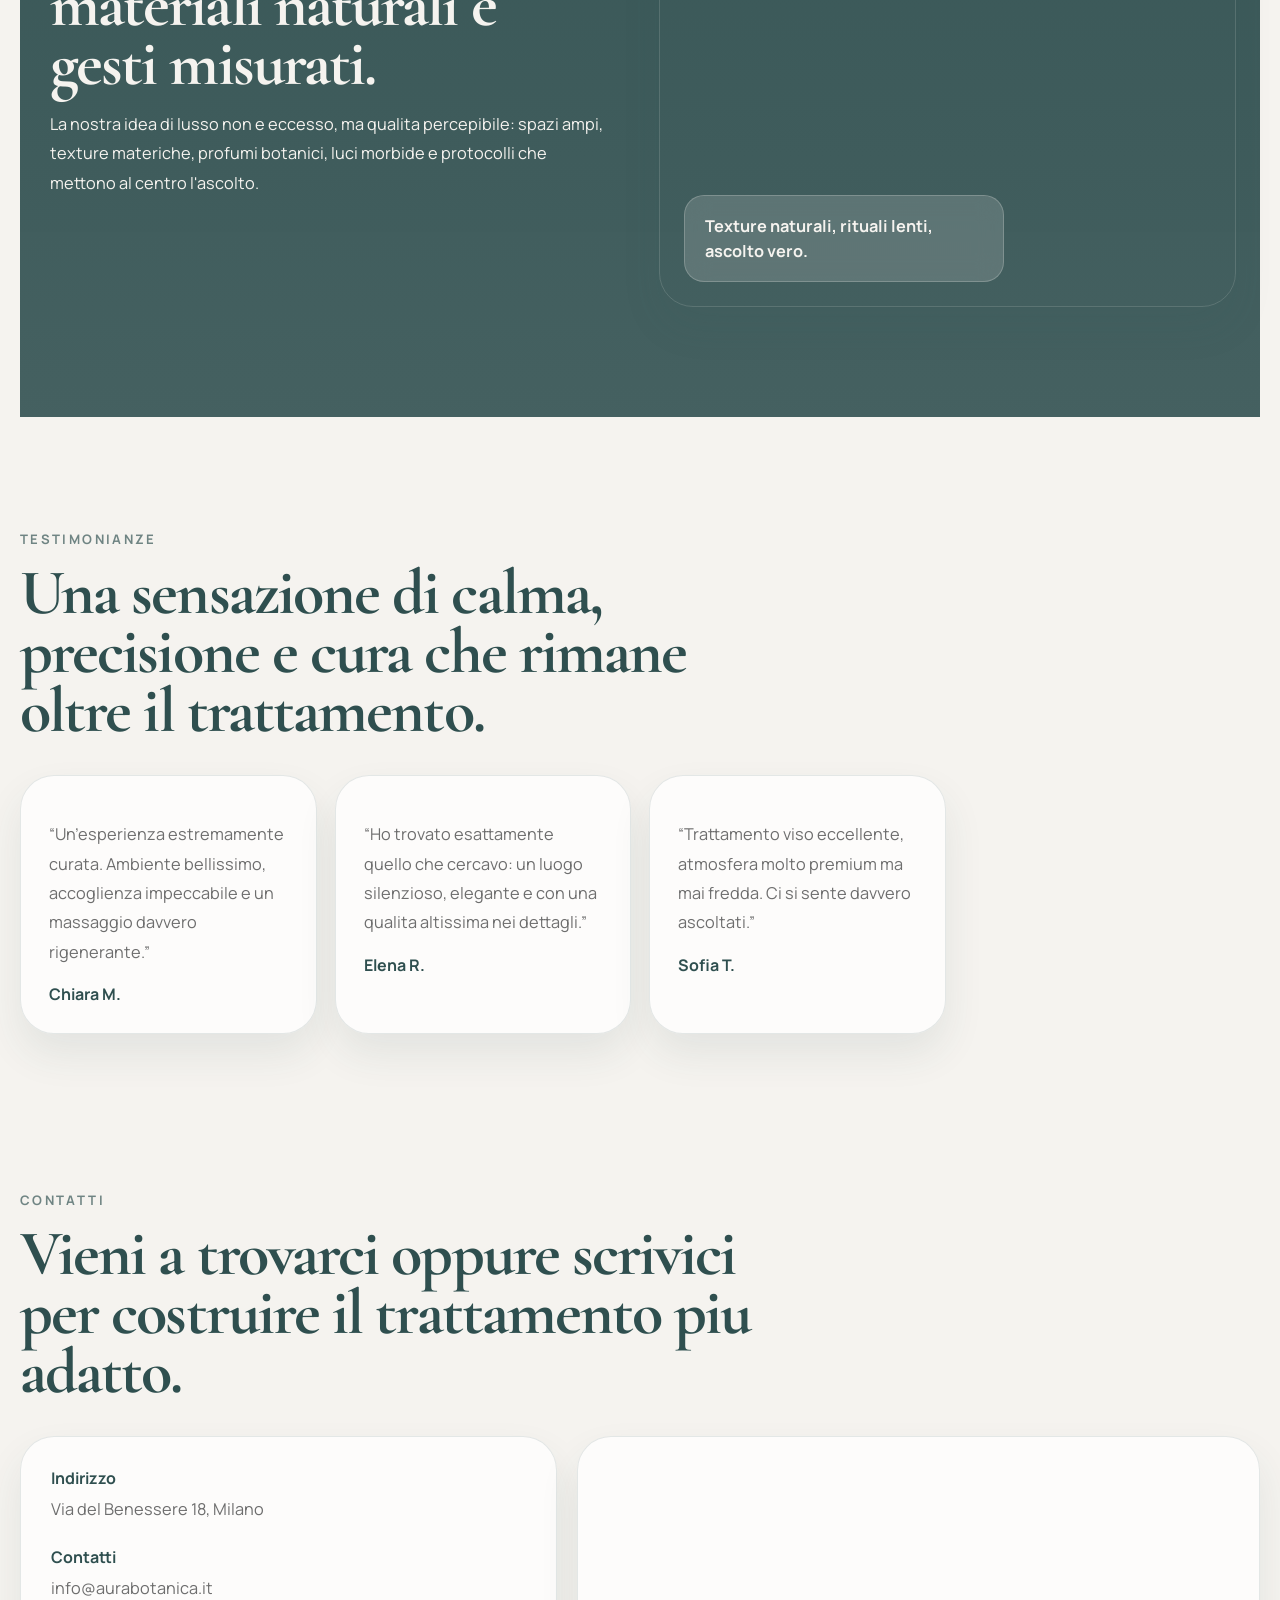
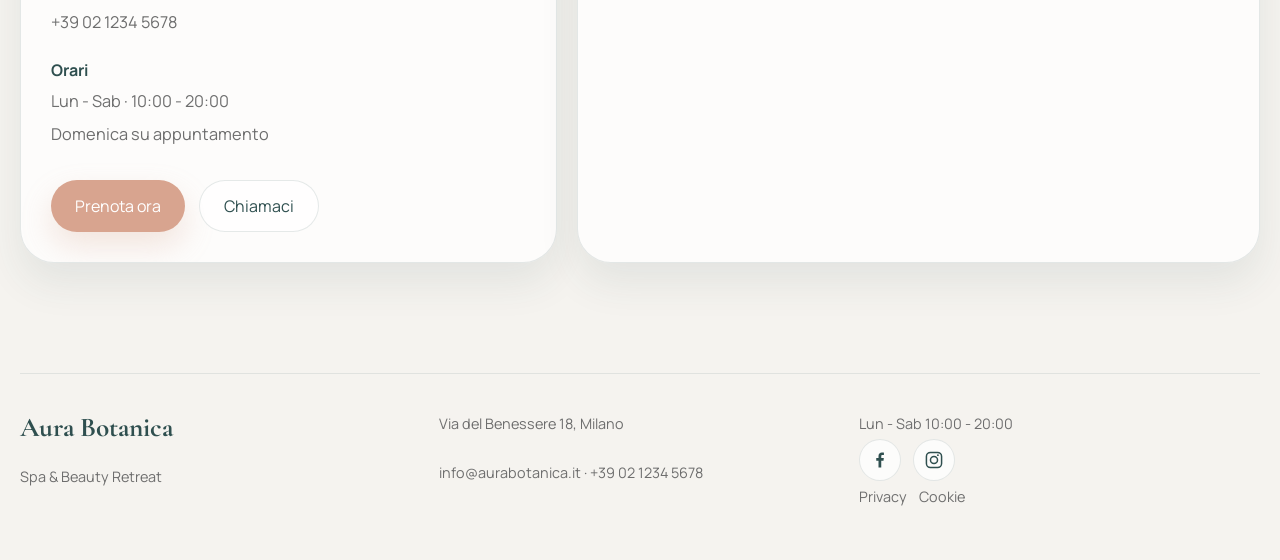
==== commit 11ce58d0: "Increase service media emphasis" ====
--- a/index.html
+++ b/index.html
@@ -117,7 +117,7 @@
           <button class="service-card reveal" type="button" data-open-modal="true" data-treatment="Trattamenti viso">
             <div class="service-media">
               <img
-                src="https://images.unsplash.com/photo-1512290923902-8a9f81dc236c?auto=format&fit=crop&w=1200&q=80&cb=20260310a"
+                src="https://images.unsplash.com/photo-1487412720507-e7ab37603c6f?auto=format&fit=crop&w=1200&q=80&cb=20260310g"
                 alt="Trattamento viso professionale"
               />
             </div>
@@ -131,7 +131,7 @@
           <button class="service-card reveal delay-1" type="button" data-open-modal="true" data-treatment="Trattamenti corpo">
             <div class="service-media">
               <img
-                src="https://images.unsplash.com/photo-1540555700478-4be289fbecef?auto=format&fit=crop&w=1200&q=80&cb=20260310b"
+                src="https://images.unsplash.com/photo-1544161515-4ab6ce6db874?auto=format&fit=crop&w=1200&q=80&cb=20260310h"
                 alt="Trattamento corpo in spa"
               />
             </div>
@@ -145,7 +145,7 @@
           <button class="service-card reveal delay-2" type="button" data-open-modal="true" data-treatment="Nails">
             <div class="service-media">
               <img
-                src="https://images.unsplash.com/photo-1610992015732-2449b76344bc?auto=format&fit=crop&w=1200&q=80&cb=20260310c"
+                src="https://images.unsplash.com/photo-1604654894610-df63bc536371?auto=format&fit=crop&w=1200&q=80&cb=20260310i"
                 alt="Manicure premium"
               />
             </div>
--- a/styles.css
+++ b/styles.css
@@ -480,6 +480,8 @@
 
 .service-card {
   appearance: none;
+  display: grid;
+  grid-template-rows: 340px auto;
   overflow: hidden;
   background: rgba(255, 255, 255, 0.74);
   border: 1px solid var(--line);
@@ -495,7 +497,7 @@
 }
 
 .service-media {
-  height: 300px;
+  height: 340px;
   overflow: hidden;
 }
 
@@ -514,15 +516,15 @@
 }
 
 .services-grid .service-card:nth-child(1) .service-media img {
-  object-position: center 18%;
+  object-position: center 32%;
 }
 
 .services-grid .service-card:nth-child(2) .service-media img {
-  object-position: center 30%;
+  object-position: center 35%;
 }
 
 .services-grid .service-card:nth-child(3) .service-media img {
-  object-position: center 28%;
+  object-position: center 24%;
 }
 
 .service-copy {
@@ -1030,7 +1032,7 @@
   }
 
   .service-media {
-    height: 240px;
+    height: 260px;
   }
 
   .hero-card {
